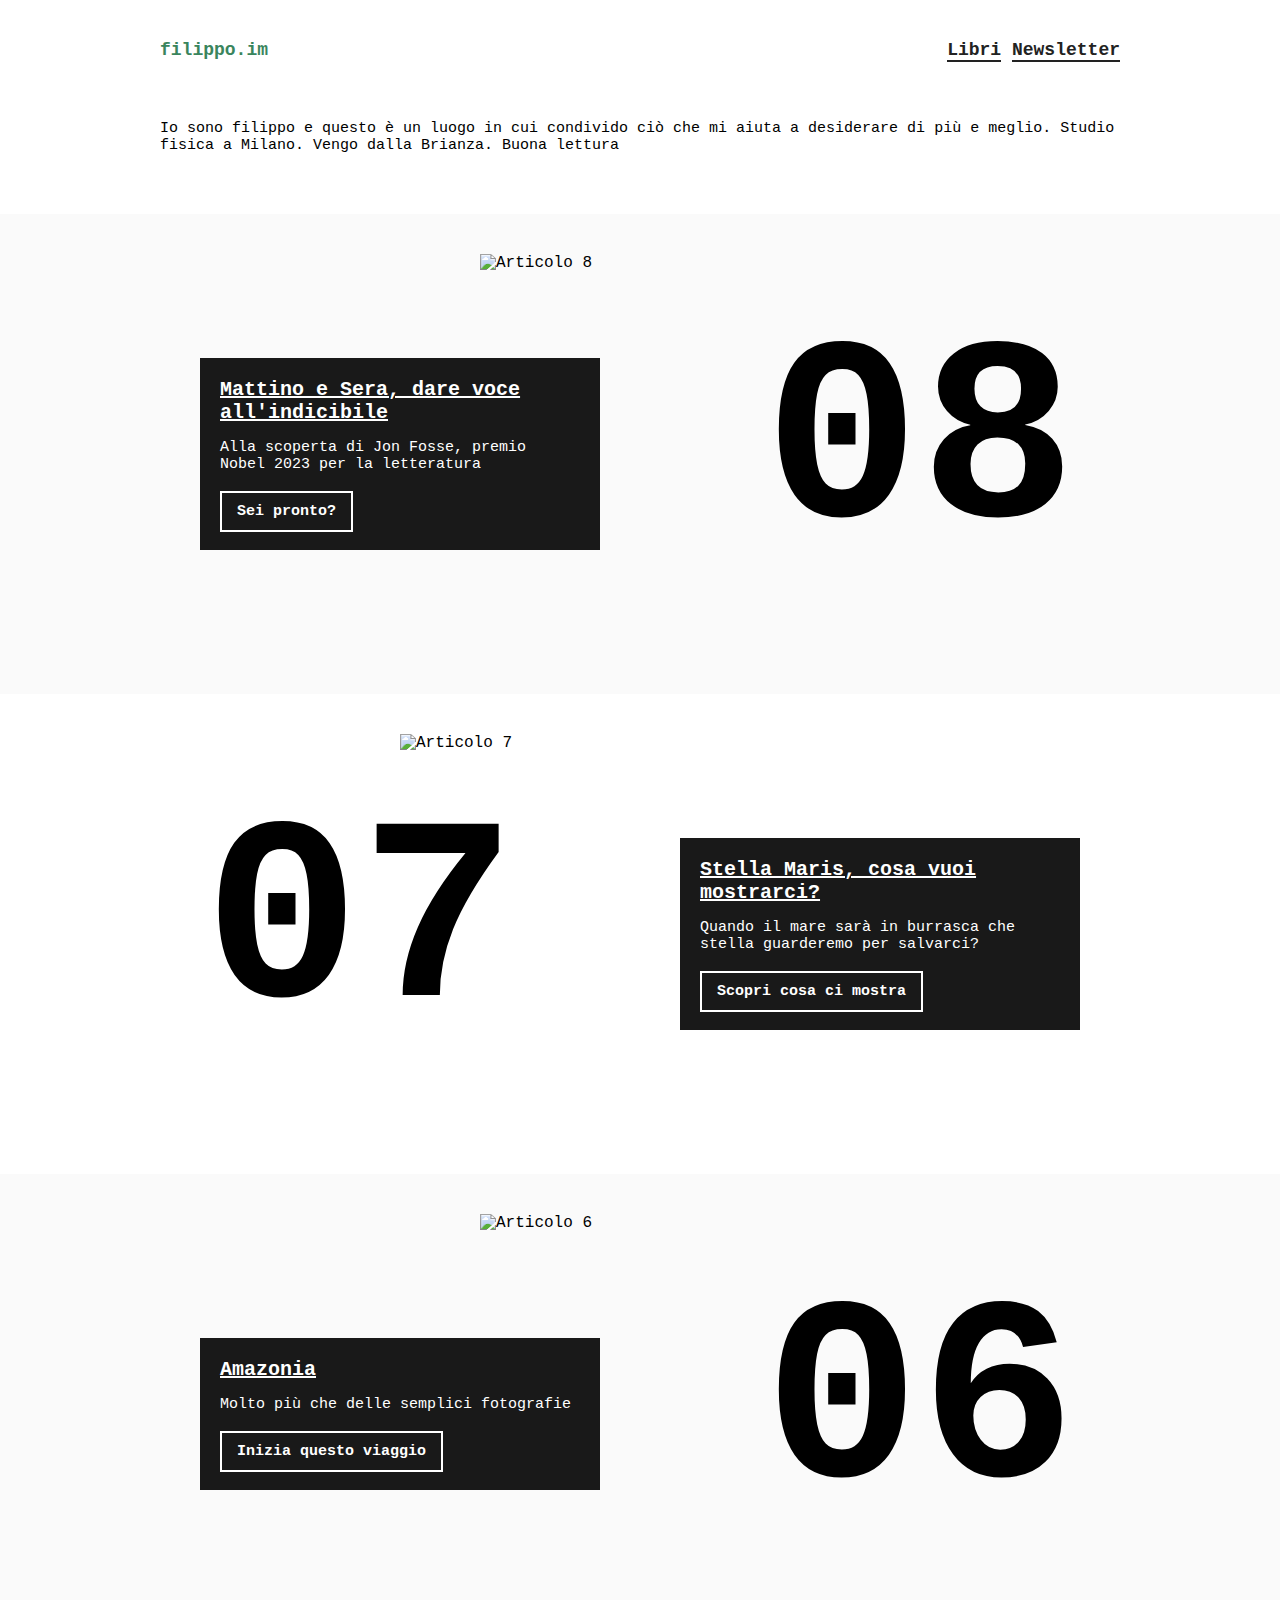
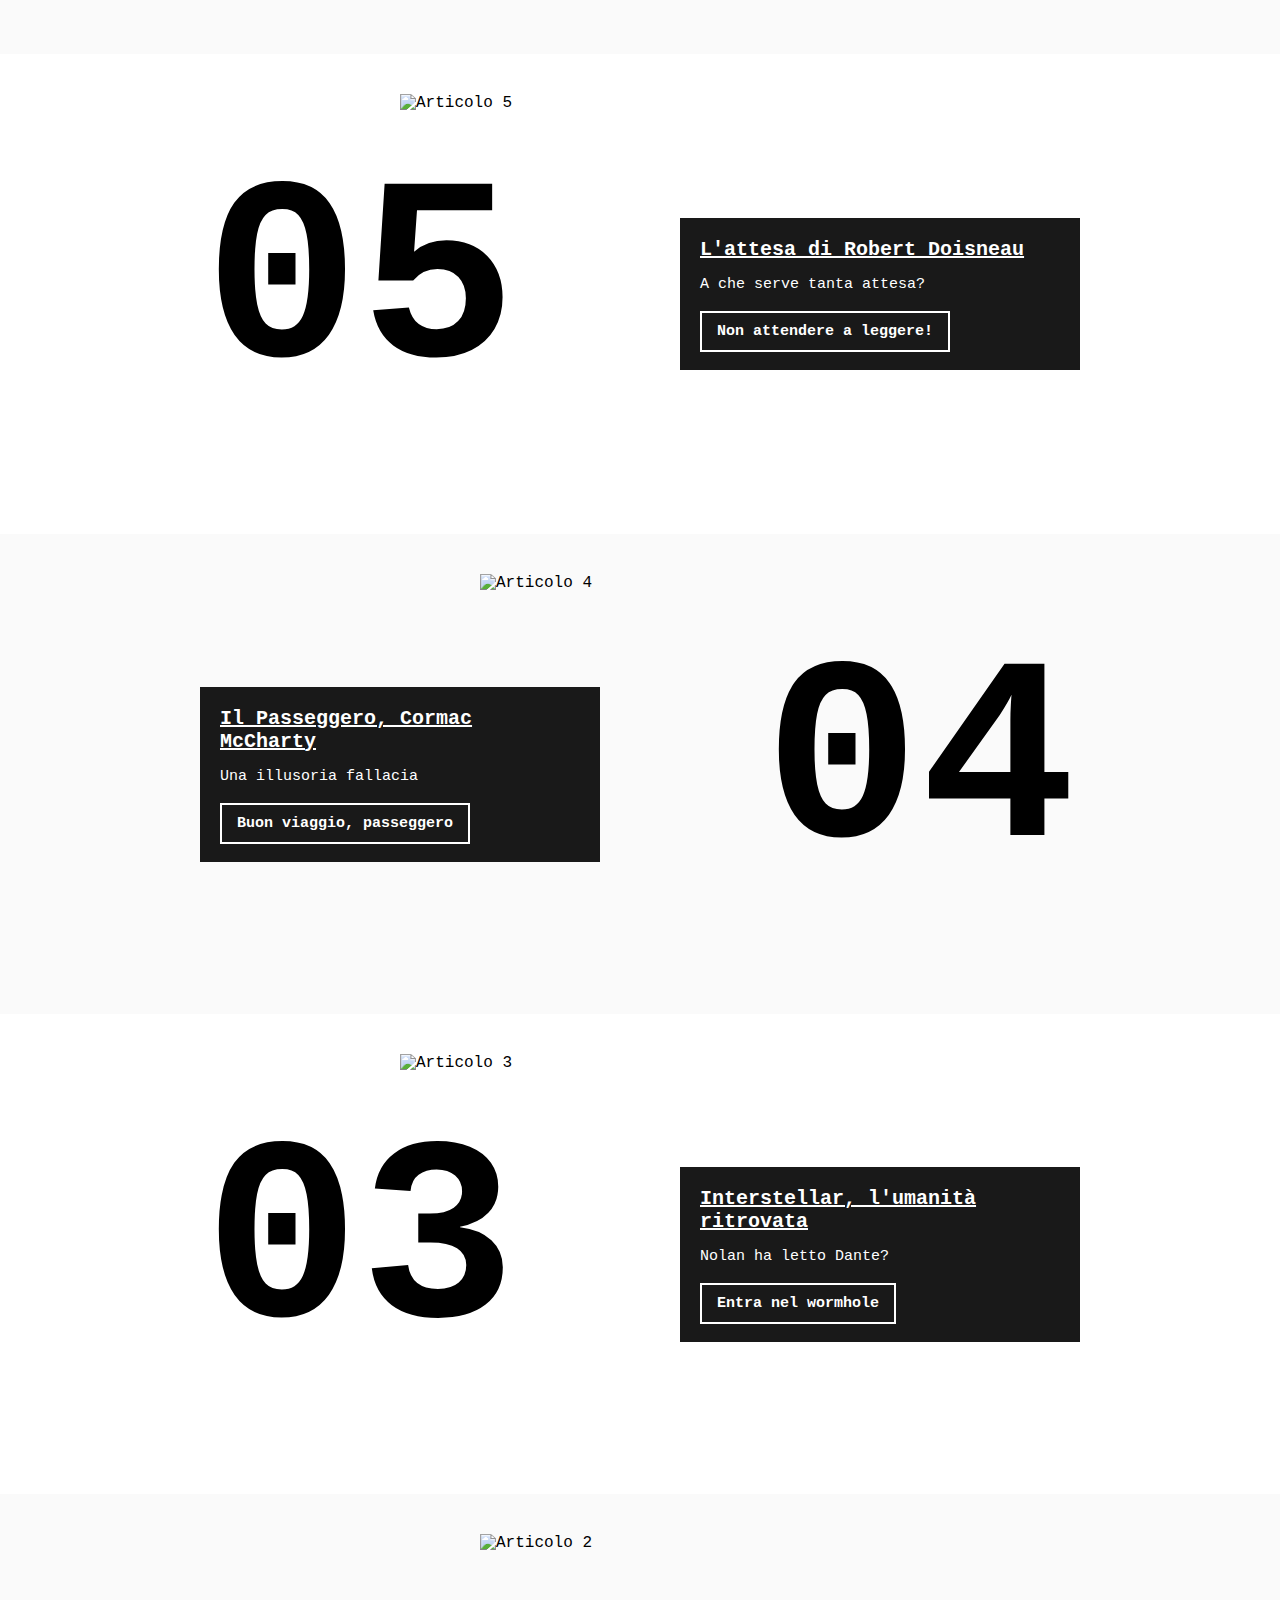
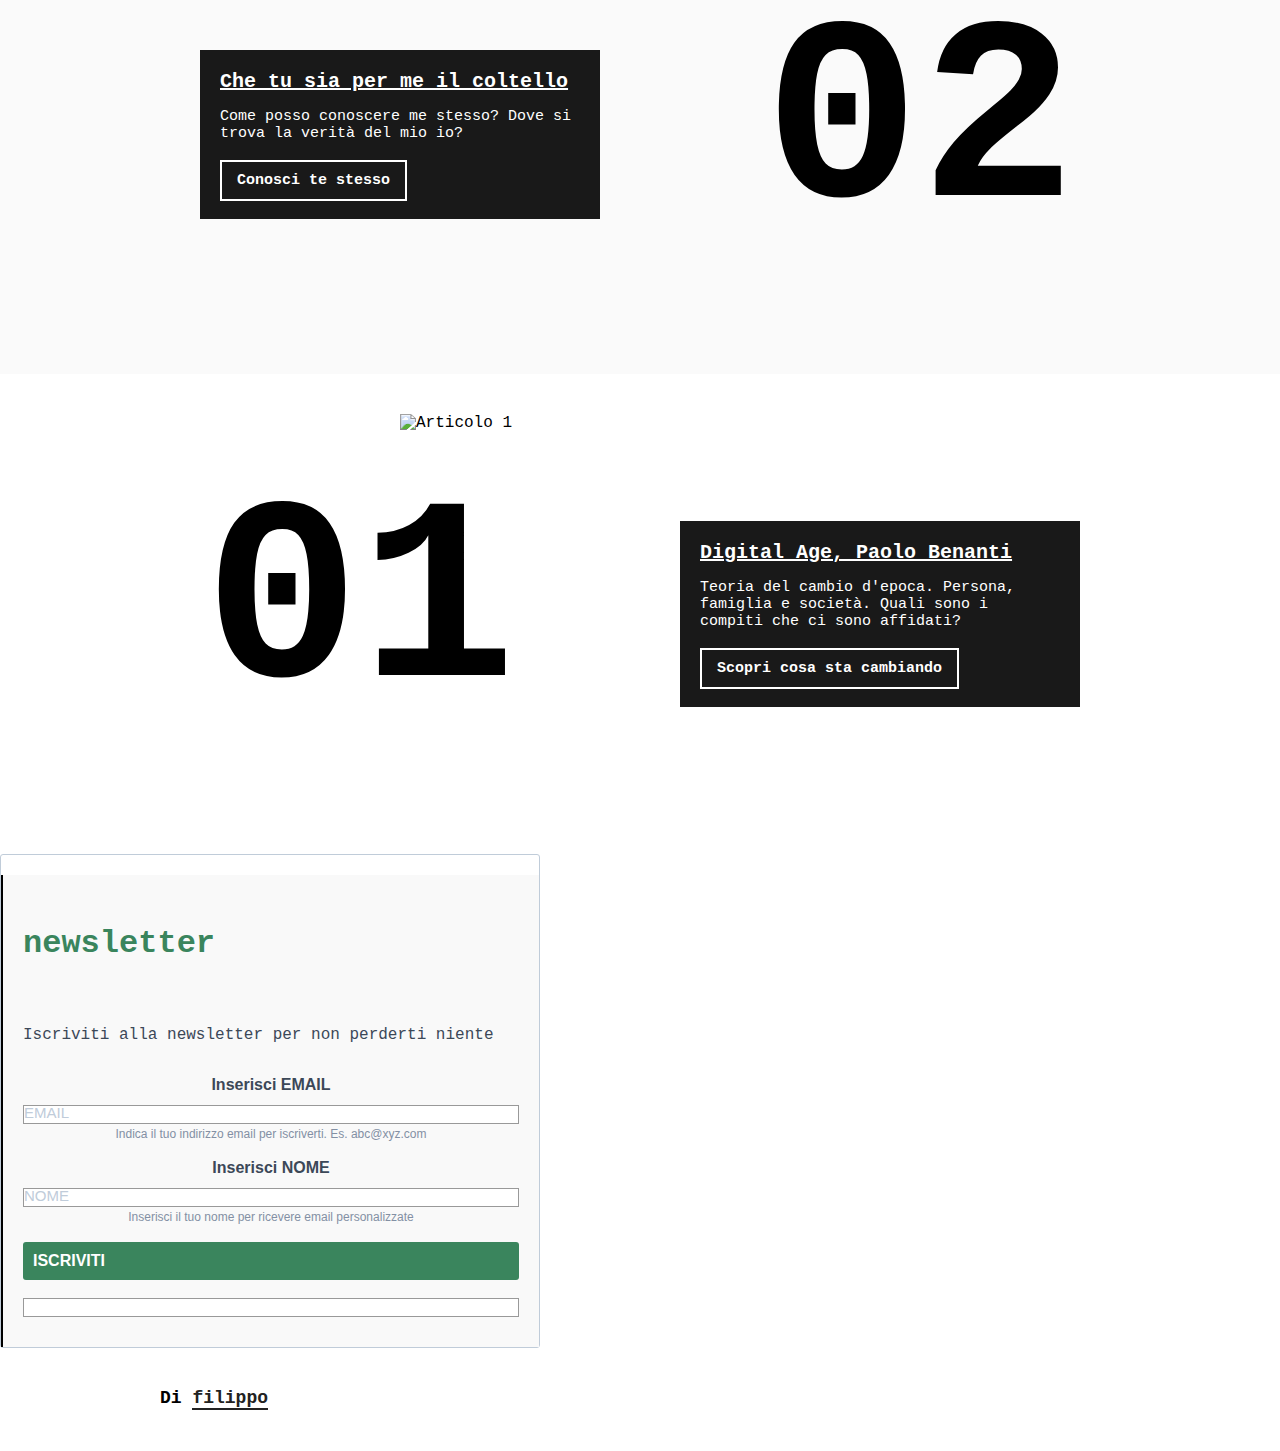
==== index.html @ e151de21 "Update index.html" ====
<!doctype html>
<html lang=it-it>
    <html>
        <head>
          <!-- Google tag (gtag.js) -->
<script async src="https://www.googletagmanager.com/gtag/js?id=G-Y3JE1ZPPZ2"></script>
<script>
  window.dataLayer = window.dataLayer || [];
  function gtag(){dataLayer.push(arguments);}
  gtag('js', new Date());

  gtag('config', 'G-Y3JE1ZPPZ2');
</script>
<!-- Begin Brevo Form -->
<!-- START - We recommend to place the below code in head tag of your website html  -->
<style>
  @font-face {
    font-display: block;
    font-family: Roboto;
    src: url(https://assets.brevo.com/font/Roboto/Latin/normal/normal/7529907e9eaf8ebb5220c5f9850e3811.woff2) format("woff2"), url(https://assets.brevo.com/font/Roboto/Latin/normal/normal/25c678feafdc175a70922a116c9be3e7.woff) format("woff")
  }

  @font-face {
    font-display: fallback;
    font-family: Roboto;
    font-weight: 600;
    src: url(https://assets.brevo.com/font/Roboto/Latin/medium/normal/6e9caeeafb1f3491be3e32744bc30440.woff2) format("woff2"), url(https://assets.brevo.com/font/Roboto/Latin/medium/normal/71501f0d8d5aa95960f6475d5487d4c2.woff) format("woff")
  }

  @font-face {
    font-display: fallback;
    font-family: Roboto;
    font-weight: 700;
    src: url(https://assets.brevo.com/font/Roboto/Latin/bold/normal/3ef7cf158f310cf752d5ad08cd0e7e60.woff2) format("woff2"), url(https://assets.brevo.com/font/Roboto/Latin/bold/normal/ece3a1d82f18b60bcce0211725c476aa.woff) format("woff")
  }

  #sib-container input:-ms-input-placeholder {
    text-align: left;
    font-family: "Helvetica", sans-serif;
    color: #c0ccda;
  }

  #sib-container input::placeholder {
    text-align: left;
    font-family: "Helvetica", sans-serif;
    color: #c0ccda;
  }

  #sib-container textarea::placeholder {
    text-align: left;
    font-family: "Helvetica", sans-serif;
    color: #c0ccda;
  }

  .pop-out {
      transition: transform 0.3s; /* Add a smooth transition for the transform property */
  }

  .pop-out:hover {
      transform: scale(1.03); /* Scale the image by 3% on hover */
  }
</style>
<link rel="stylesheet" href="https://sibforms.com/forms/end-form/build/sib-styles.css">
<!--  END - We recommend to place the above code in head tag of your website html -->



            <meta name=generator content="Hugo 0.79.1">
            <title>filippoim | il diario di una svolta</title>
            <meta charset=utf-8>
            <meta http-equiv=x-ua-compatible content="IE=edge">
            <meta name=description content="Il diario di una svolta. Libri, notizie e esperienze">
            <meta name=viewport content="width=device-width,initial-scale=1">
            <link href="https://filippoim.github.io/css/style.css" rel=stylesheet>
            <link rel=canonical href=https://filippoim.github.io/>
           
            <link rel=dns-prefetch href=https://res.cloudinary.com>

            <meta name=msapplication-TileColor content="#00aba9">
            <meta name=theme-color content="#ffffff">
            <meta name=twitter:card content="summary">
            <meta name=twitter:description content="Il diario di una svolta. Libri, notizie e esperienze">
            <meta name=twitter:title content="filippoim | il diario di una svolta">
            <meta name=twitter:site content="">
            <meta name=twitter:creator content="">
            <meta property="twitter:image" content="">
            <meta property="og:locale" content="it_IT">
            <meta property="og:type" content="website">
            <meta content="filippo.im" property="og:title">
            <meta content="Il diario di una svolta. Libri, notizie e esperienze" property="og:description">
            <meta property="og:url" content="https://filippoim.github.io">
            <meta property="og:site_name" content="filippoim">
            <meta name=article:author content="Filippo Mauri">
            <meta name=author content="Filippo Mauri">
            <meta property="og:image" content="https://res.cloudinary.com/dbxmjrfsr/image/upload/v1699604633/filippo_im_1_adpvuh.png">
        </head>
        <body class=main>
            <header>
                <div class=wrapper>
                    <span>
                        <a class=logo href=https://filippoim.github.io title="" style="color: #3A855D;">filippo.im</a>
                    </span>
                    <div class=links>
                        <a noprefetch href=https://filippoim.github.io/libri/index.html title="Libri">Libri</a>
                        <a noprefetch href=https://filippoim.github.io/newsletter/index.html title="Newsletter">Newsletter</a>
                      </div>
                </div>
                <div class="wrapper intro">Io sono filippo e questo è un luogo in cui condivido ciò che mi aiuta a desiderare di più e meglio. Studio fisica a Milano. Vengo dalla Brianza. Buona lettura</div>
              </header>

              
              <article>
                <div class=article-number>08</div>
                <img class="article-image cld-responsive pop-out" loading=lazy src="https://res.cloudinary.com/dbxmjrfsr/image/upload/v1701292777/DALL_E_2023-11-22_22.37.15_-_due_persone_che_camminano_mano_nella_mano_su_una_strada_bianca_che_costeggia_le_rive_di_un_fiordo_del_nord_europa_e%CC%80_una_giornata_serena._In_lontananz_catwrg.png" alt="Articolo 8">
                <div class=article-content>
                    <h1>
                        <a href=https://filippoim.github.io/articles/08/index.html title='Leggi'>Mattino e Sera, dare voce all'indicibile</a>
                    </h1>
                    <p>Alla scoperta di Jon Fosse, premio Nobel 2023 per la letteratura</p>
                    <p class=article-links>
                        <a href=https://filippoim.github.io/articles/08/index.html title='Leggi'>Sei pronto?</a>
                    </p>
                </div>
            </article>
              
              <article>
                <div class=article-number>07</div>
                <img class="article-image cld-responsive pop-out" loading=lazy src="https://res.cloudinary.com/dbxmjrfsr/image/upload/v1700086402/DALL_E_2023-11-15_23.12.16_-_A_painting_in_Turner_s_style_of_a_boat_with_open_sails_in_the_stormy_sea_traveling_toward_the_direction_of_a_star_on_the_horizon_seen_from_behind_pgo3fg.png" alt="Articolo 7">
                <div class=article-content>
                    <h1>
                        <a href=https://filippoim.github.io/articles/07/index.html title='Leggi'>Stella Maris, cosa vuoi mostrarci?</a>
                    </h1>
                    <p>Quando il mare sarà in burrasca che stella guarderemo per salvarci?</p>
                    <p class=article-links>
                        <a href=https://filippoim.github.io/articles/07/index.html title='Leggi'>Scopri cosa ci mostra</a>
                    </p>
                </div>
            </article>
            
            <article>
              <div class=article-number>06</div>
              <img class="article-image cld-responsive pop-out" loading=lazy src=https://res.cloudinary.com/dbxmjrfsr/image/upload/v1697489086/ogqx566lovxczoticnhh.jpg alt="Articolo 6">
              <div class=article-content>
                  <h1>
                      <a href=https://filippoim.github.io/articles/06/index.html title='Leggi'>Amazonia</a>
                  </h1>
                  <p>Molto più che delle semplici fotografie</p>
                  <p class=article-links>
                      <a href=https://filippoim.github.io/articles/06/index.html title='Leggi'>Inizia questo viaggio</a>
                  </p>
              </div>
          </article>

            
            <article>
              <div class=article-number>05</div>
              <img class="article-image cld-responsive pop-out" loading=lazy src=https://res.cloudinary.com/dbxmjrfsr/image/upload/v1696258909/rhbz6edeldedryhs6je8.webp alt="Articolo 5">
              <div class=article-content>
                  <h1>
                      <a href=https://filippoim.github.io/articles/05/index.html title='Leggi'>L'attesa di Robert Doisneau</a>
                  </h1>
                  <p>A che serve tanta attesa?</p>
                  <p class=article-links>
                      <a href=https://filippoim.github.io/articles/05/index.html title='Leggi'>Non attendere a leggere!</a>
                  </p>
              </div>
          </article>

            <article>
                <div class=article-number>04</div>
                <img class="article-image cld-responsive pop-out" loading=lazy src=https://res.cloudinary.com/dbxmjrfsr/image/upload/v1696108545/sqecto7upfyrh8uv4lka.webp alt="Articolo 4">
                <div class=article-content>
                    <h1>
                        <a href=https://filippoim.github.io/articles/04/index.html title='Leggi'>Il Passeggero, Cormac McCharty</a>
                    </h1>
                    <p>Una illusoria fallacia</p>
                    <p class=article-links>
                        <a href=https://filippoim.github.io/articles/04/index.html title='Leggi'>Buon viaggio, passeggero</a>
                    </p>
                </div>
            </article>

            <article>
                <div class=article-number>03</div>
                <img class="article-image cld-responsive pop-out" loading=lazy src=https://res.cloudinary.com/dbxmjrfsr/image/upload/v1696107023/jwazw4usf5zigm9h6ghc.webp alt="Articolo 3">
                <div class=article-content>
                    <h1>
                        <a href=https://filippoim.github.io/articles/03/index.html title='Leggi'>Interstellar, l'umanità ritrovata</a>
                    </h1>
                    <p>Nolan ha letto Dante?</p>
                    <p class=article-links>
                        <a href=https://filippoim.github.io/articles/03/index.html title='Leggi'>Entra nel wormhole</a>
                    </p>
                </div>
            </article>

            <article>
                <div class=article-number>02</div>
                <img class="article-image cld-responsive pop-out" loading=lazy src=https://res.cloudinary.com/dbxmjrfsr/image/upload/v1696087164/yqi1wkvdhhsb0bfiy1hi.webp alt="Articolo 2">
                <div class=article-content>
                    <h1>
                        <a href=https://filippoim.github.io/articles/02/index.html title='Leggi'>Che tu sia per me il coltello</a>
                    </h1>
                    <p>Come posso conoscere me stesso? Dove si trova la verità del mio io?</p>
                    <p class=article-links>
                        <a href=https://filippoim.github.io/articles/02/index.html title='Leggi'>Conosci te stesso</a>
                    </p>
                </div>
            </article>

            <article>
                <div class=article-number>01</div>
                <img class="article-image cld-responsive pop-out" loading=lazy src=https://res.cloudinary.com/dbxmjrfsr/image/upload/v1696086373/gjv2akskrx6em1x8qr81.webp alt="Articolo 1">
                <div class=article-content>
                    <h1>
                        <a href=https://filippoim.github.io/articles/01/index.html title='Leggi'>Digital Age, Paolo Benanti</a>
                    </h1>
                    <p>Teoria del cambio d'epoca. Persona, famiglia e società. Quali sono i compiti che ci sono affidati?</p>
                    <p class=article-links>
                        <a href=https://filippoim.github.io/articles/01/index.html title='Leggi'>Scopri cosa sta cambiando</a>
                    </p>
                </div>
            </article>

            <!-- START - We recommend to place the below code where you want the form in your website html  -->
<div class="sib-form" style="text-align: center;
background-color: #EFF2F7;                                 ">
<div id="sib-form-container" class="sib-form-container">
  <!-- 
<div id="error-message" class="sib-form-message-panel" style="font-size:16px; text-align:left; font-family:&quot;Helvetica&quot;, sans-serif; color:#661d1d; background-color:#ffeded; border-radius:3px; border-color:#ff4949;max-width:540px;">
<div class="sib-form-message-panel__text sib-form-message-panel__text--center">
<svg viewBox="0 0 512 512" class="sib-icon sib-notification__icon">
 <path d="M256 40c118.621 0 216 96.075 216 216 0 119.291-96.61 216-216 216-119.244 0-216-96.562-216-216 0-119.203 96.602-216 216-216m0-32C119.043 8 8 119.083 8 256c0 136.997 111.043 248 248 248s248-111.003 248-248C504 119.083 392.957 8 256 8zm-11.49 120h22.979c6.823 0 12.274 5.682 11.99 12.5l-7 168c-.268 6.428-5.556 11.5-11.99 11.5h-8.979c-6.433 0-11.722-5.073-11.99-11.5l-7-168c-.283-6.818 5.167-12.5 11.99-12.5zM256 340c-15.464 0-28 12.536-28 28s12.536 28 28 28 28-12.536 28-28-12.536-28-28-28z" />
</svg>
<span class="sib-form-message-panel__inner-text">
                 La tua iscrizione non può essere convalidata.
             </span> 

</div>
</div>
<div></div>
<div id="success-message" class="sib-form-message-panel" style="font-size:16px; text-align:left; font-family:&quot;Helvetica&quot;, sans-serif; color:#085229; background-color:#e7faf0; border-radius:3px; border-color:#13ce66;max-width:540px;">
<div class="sib-form-message-panel__text sib-form-message-panel__text--center">
<svg viewBox="0 0 512 512" class="sib-icon sib-notification__icon">
 <path d="M256 8C119.033 8 8 119.033 8 256s111.033 248 248 248 248-111.033 248-248S392.967 8 256 8zm0 464c-118.664 0-216-96.055-216-216 0-118.663 96.055-216 216-216 118.664 0 216 96.055 216 216 0 118.663-96.055 216-216 216zm141.63-274.961L217.15 376.071c-4.705 4.667-12.303 4.637-16.97-.068l-85.878-86.572c-4.667-4.705-4.637-12.303.068-16.97l8.52-8.451c4.705-4.667 12.303-4.637 16.97.068l68.976 69.533 163.441-162.13c4.705-4.667 12.303-4.637 16.97.068l8.451 8.52c4.668 4.705 4.637 12.303-.068 16.97z" />
</svg>
<span class="sib-form-message-panel__inner-text">
                 La tua iscrizione è avvenuta correttamente.
             </span> -->

</div>
</div>
<div></div>
<div id="sib-container" class="sib-container--large sib-container--vertical" style="text-align:center; background-color:rgba(255,255,255,1); max-width:540px; border-radius:3px; border-width:1px; border-color:#C0CCD9; border-style:solid; direction:ltr">
<form id="sib-form" method="POST" action="https://07596eab.sibforms.com/serve/[base64]" data-type="subscription">
<div style="padding: 8px 0;">
 <div class="sib-form-block" style="font-size:32px; text-align:left; font-weight:700; font-family:&quot;Courier New&quot;, monospace; color:#3a855d; background-color:transparent; text-align:left">
   <p>newsletter</p>
 </div>
</div>
<div style="padding: 8px 0;">
 <div class="sib-form-block" style="font-size:16px; text-align:left; font-family:&quot;Courier New&quot;, monospace; color:#3C4858; background-color:transparent; text-align:left">
   <div class="sib-text-form-block">
     <p>Iscriviti alla newsletter per non perderti niente</p>
   </div>
 </div>
</div>
<div style="padding: 8px 0;">
 <div class="sib-input sib-form-block">
   <div class="form__entry entry_block">
     <div class="form__label-row ">
       <label class="entry__label" style="font-weight: 700; text-align:left; font-size:16px; text-align:left; font-weight:700; font-family:&quot;Helvetica&quot;, sans-serif; color:#3c4858;" for="EMAIL" data-required="*">Inserisci EMAIL</label>

       <div class="entry__field">
         <input class="input " type="text" id="EMAIL" name="EMAIL" autocomplete="off" placeholder="EMAIL" data-required="true" required />
       </div>
     </div>

     <label class="entry__error entry__error--primary" style="font-size:16px; text-align:left; font-family:&quot;Helvetica&quot;, sans-serif; color:#661d1d; background-color:#ffeded; border-radius:3px; border-color:#ff4949;">
     </label>
     <label class="entry__specification" style="font-size:12px; text-align:left; font-family:&quot;Helvetica&quot;, sans-serif; color:#8390A4; text-align:left">
       Indica il tuo indirizzo email per iscriverti. Es. abc@xyz.com
     </label>
   </div>
 </div>
</div>
<div style="padding: 8px 0;">
 <div class="sib-input sib-form-block">
   <div class="form__entry entry_block">
     <div class="form__label-row ">
       <label class="entry__label" style="font-weight: 700; text-align:left; font-size:16px; text-align:left; font-weight:700; font-family:&quot;Helvetica&quot;, sans-serif; color:#3c4858;" for="NOME" data-required="*">Inserisci NOME</label>

       <div class="entry__field">
         <input class="input " maxlength="200" type="text" id="NOME" name="NOME" autocomplete="off" placeholder="NOME" data-required="true" required />
       </div>
     </div>

     <label class="entry__error entry__error--primary" style="font-size:16px; text-align:left; font-family:&quot;Helvetica&quot;, sans-serif; color:#661d1d; background-color:#ffeded; border-radius:3px; border-color:#ff4949;">
     </label>
     <label class="entry__specification" style="font-size:12px; text-align:left; font-family:&quot;Helvetica&quot;, sans-serif; color:#8390A4; text-align:left">
       Inserisci il tuo nome per ricevere email personalizzate
     </label>
   </div>
 </div>
</div>
<div style="padding: 8px 0;">
 <div class="sib-form-block" style="text-align: left">
   <button class="sib-form-block__button sib-form-block__button-with-loader" style="font-size:16px; text-align:left; font-weight:700; font-family:&quot;Helvetica&quot;, sans-serif; color:#FFFFFF; background-color:#3a855d; border-radius:3px; border-width:0px;" form="sib-form" type="submit">
     <!--<svg class="icon clickable__icon progress-indicator__icon sib-hide-loader-icon" viewBox="0 0 512 512">-->
       <path d="M460.116 373.846l-20.823-12.022c-5.541-3.199-7.54-10.159-4.663-15.874 30.137-59.886 28.343-131.652-5.386-189.946-33.641-58.394-94.896-95.833-161.827-99.676C261.028 55.961 256 50.751 256 44.352V20.309c0-6.904 5.808-12.337 12.703-11.982 83.556 4.306 160.163 50.864 202.11 123.677 42.063 72.696 44.079 162.316 6.031 236.832-3.14 6.148-10.75 8.461-16.728 5.01z" />
     </svg>
     ISCRIVITI
   </button>
 </div>
</div>

<input type="text" name="email_address_check" value="" class="input--hidden">
<input type="hidden" name="locale" value="it">
</form>
</div>
</div>
</div>
<!-- END - We recommend to place the below code where you want the form in your website html  -->


            <footer>
                <div class=wrapper>
                    <div class=links>
                        Di <a href= https://www.instagram.com/filippomaurii/ _blank rel="nofollow noopener" title="">filippo</a>

                    </div>
                  </div>
                  <!-- START - We recommend to place the below code in footer or bottom of your website html  -->
<script>
  window.REQUIRED_CODE_ERROR_MESSAGE = 'Scegli un prefisso paese';
  window.LOCALE = 'it';
  window.EMAIL_INVALID_MESSAGE = window.SMS_INVALID_MESSAGE = "Le informazioni fornite non sono valide. Controlla il formato del campo e riprova.";

  window.REQUIRED_ERROR_MESSAGE = "Questo campo non può essere lasciato vuoto. ";

  window.GENERIC_INVALID_MESSAGE = "Le informazioni fornite non sono valide. Controlla il formato del campo e riprova.";




  window.translation = {
    common: {
      selectedList: '{quantity} lista selezionata',
      selectedLists: '{quantity} liste selezionate'
    }
  };

  var AUTOHIDE = Boolean(0);
</script>
<script defer src="https://sibforms.com/forms/end-form/build/main.js"></script>


<!-- END - We recommend to place the above code in footer or bottom of your website html  -->
<!-- End Brevo Form -->
            </footer>
            <script src=https://filippoim.github.io/js/quicklink.umd.js></script>
            <script src=https://filippoim.github.io/js/cloudinary-core-shrinkwrap.min.js></script>
            <script>
                const cl = cloudinary.Cloudinary.new({
                    cloud_name: 'fm'
                })
                cl.responsive()
            </script>
            <script>
                window.addEventListener('load', ()=>{
                    quicklink.listen({
                        ignores: [(uri,elem)=>elem.hasAttribute('noprefetch')]
                    });
                }
                );
            </script>
        </body>
    </html>
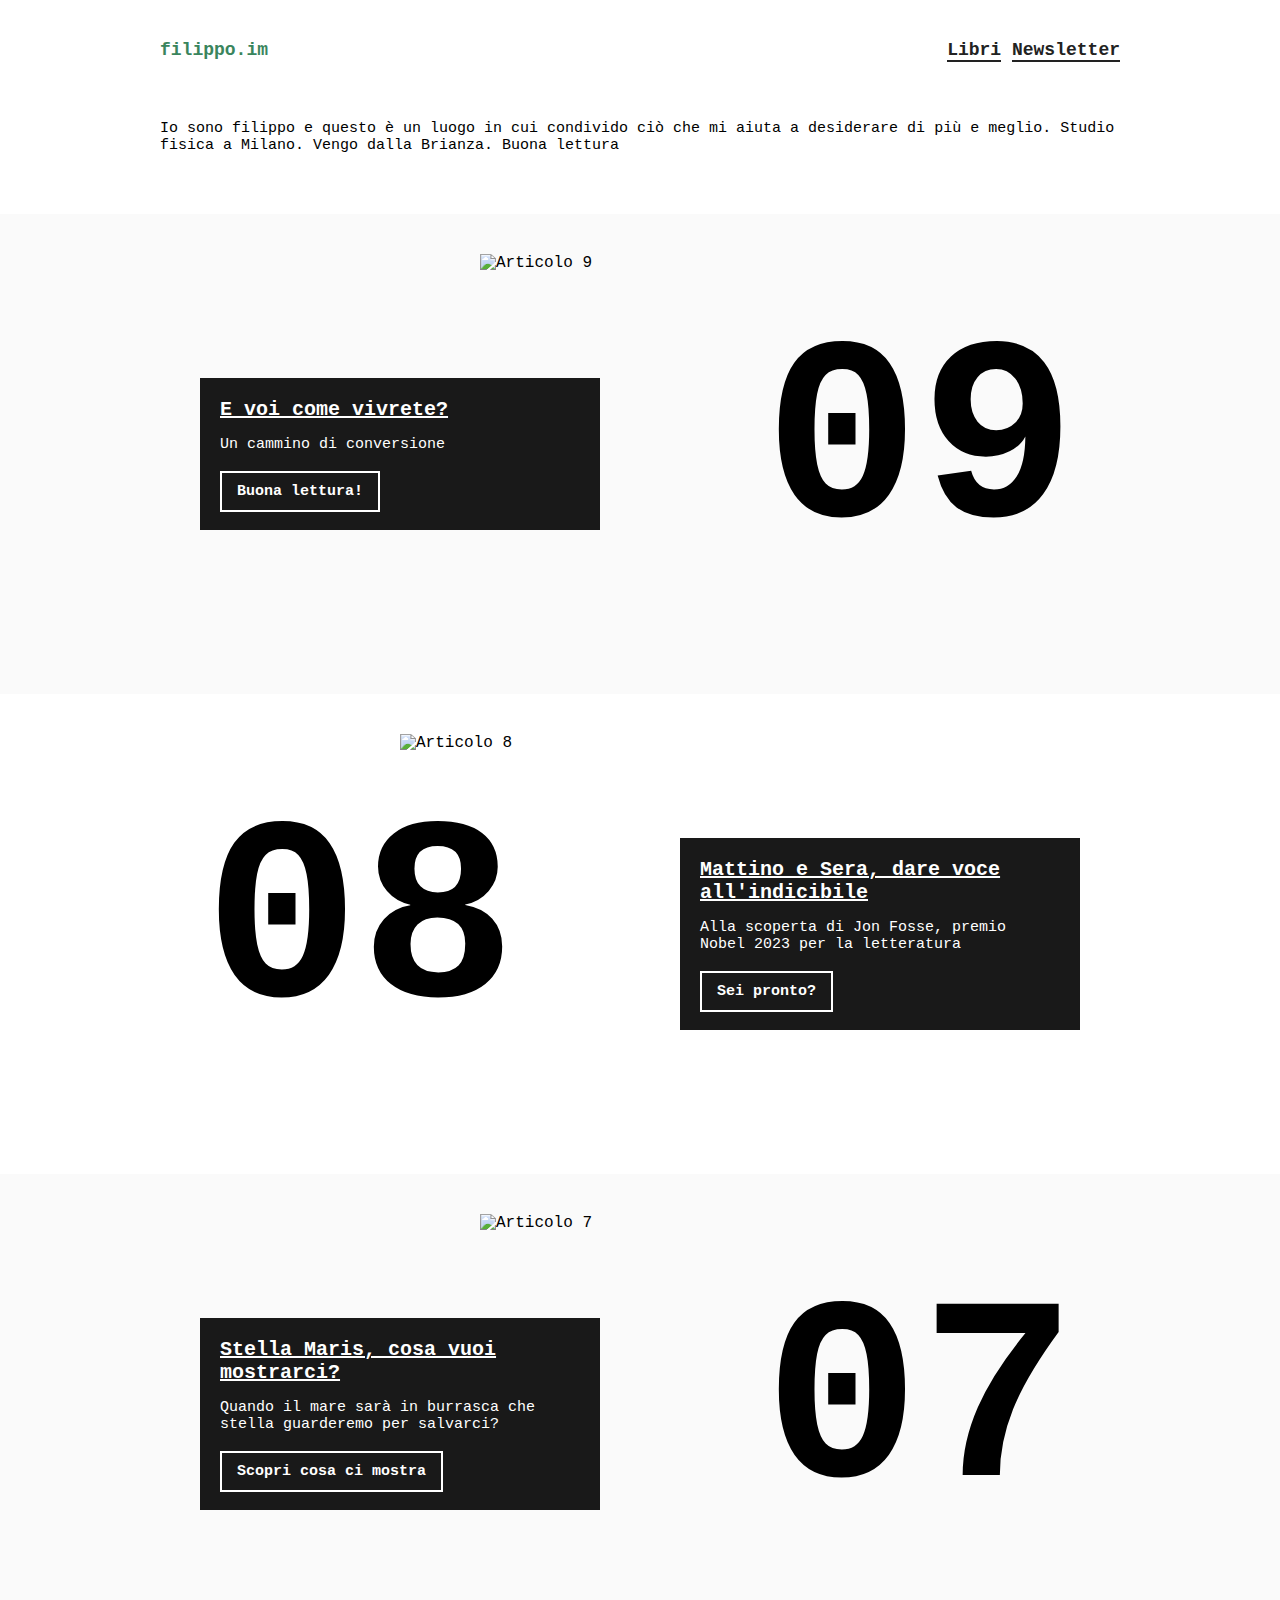
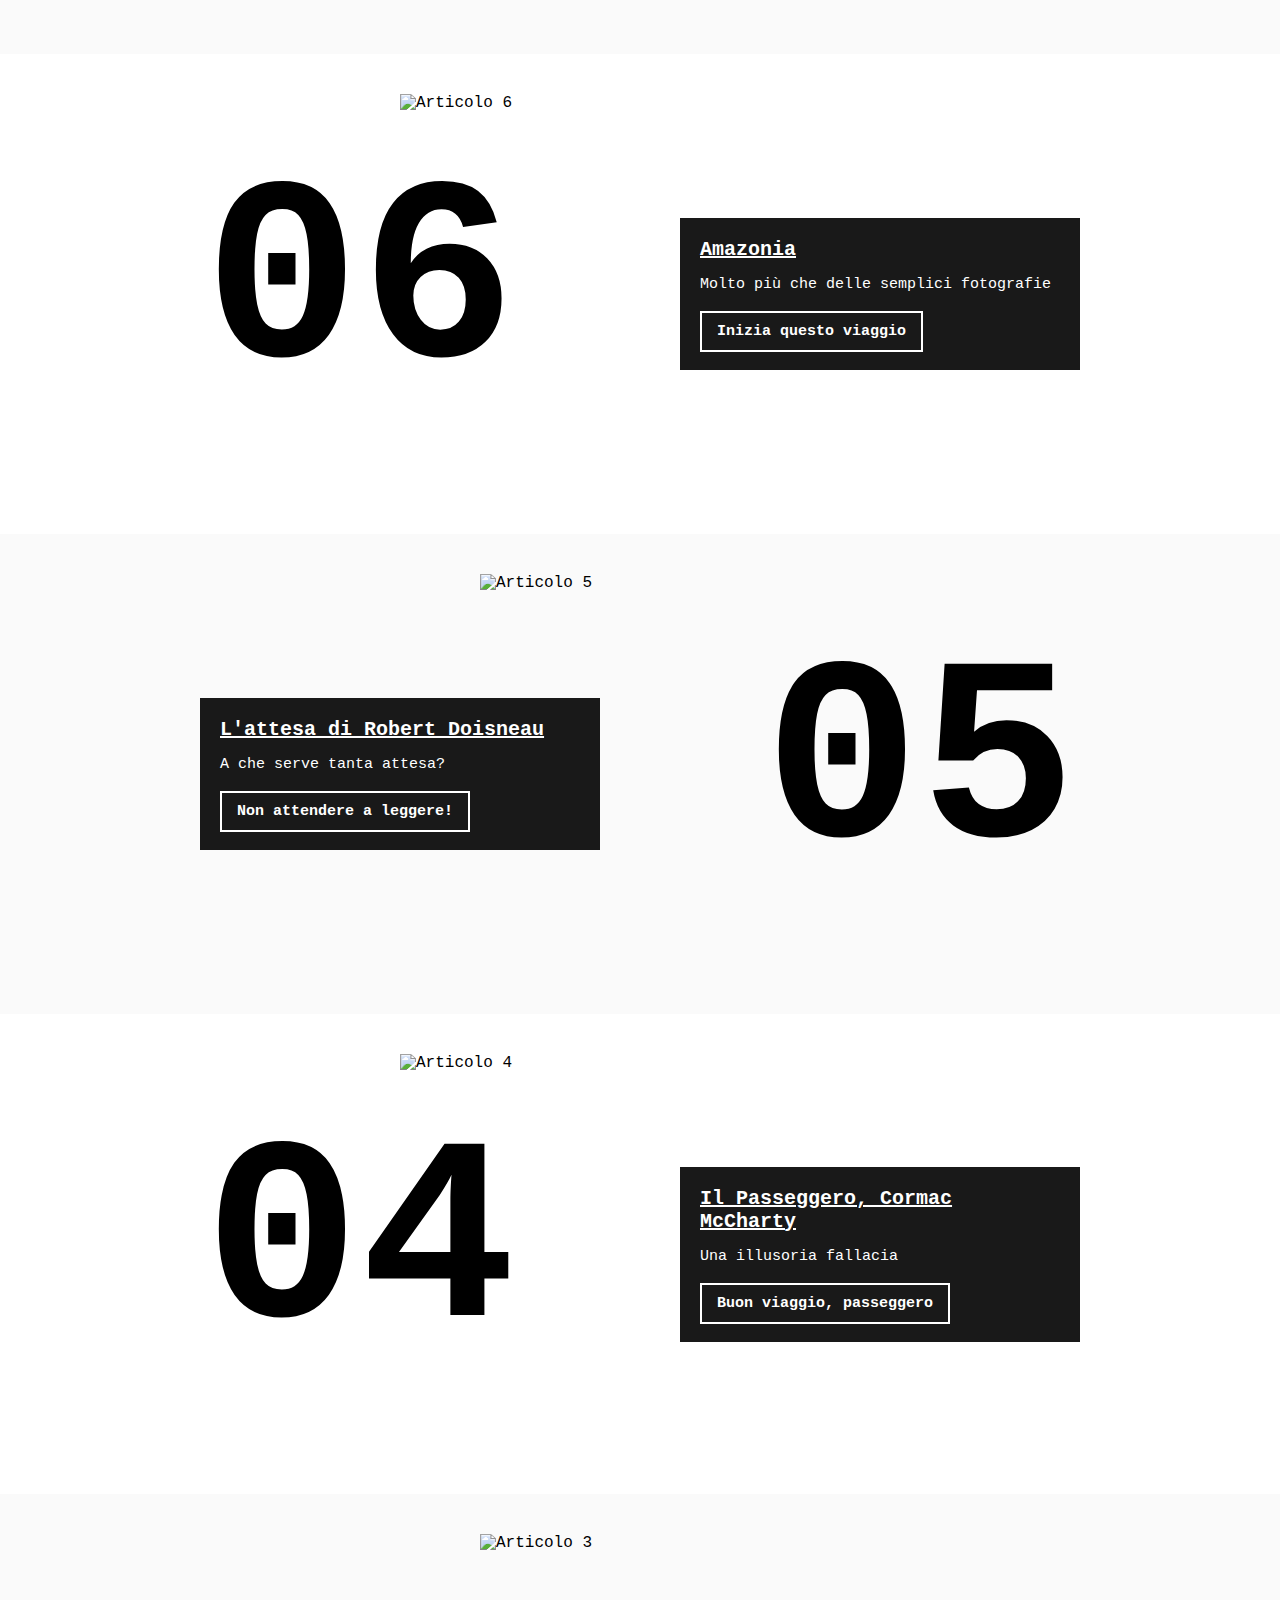
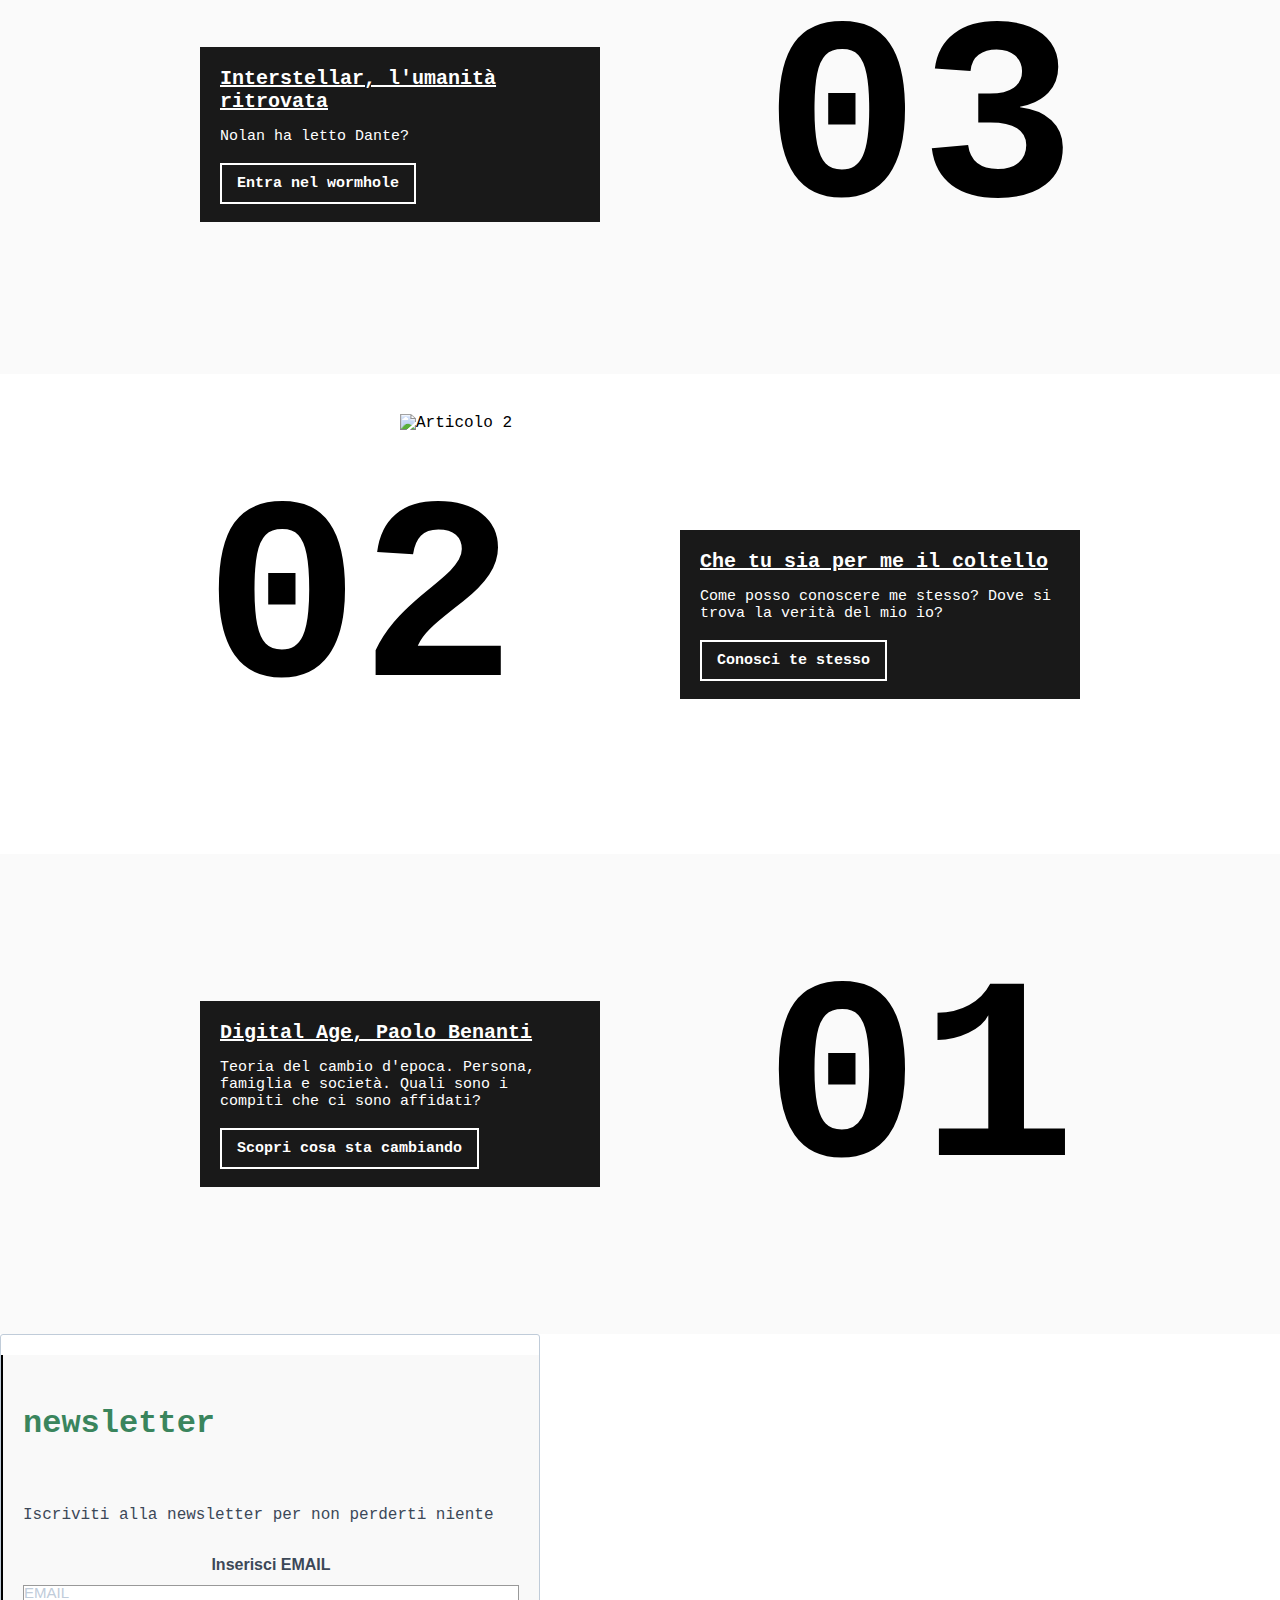
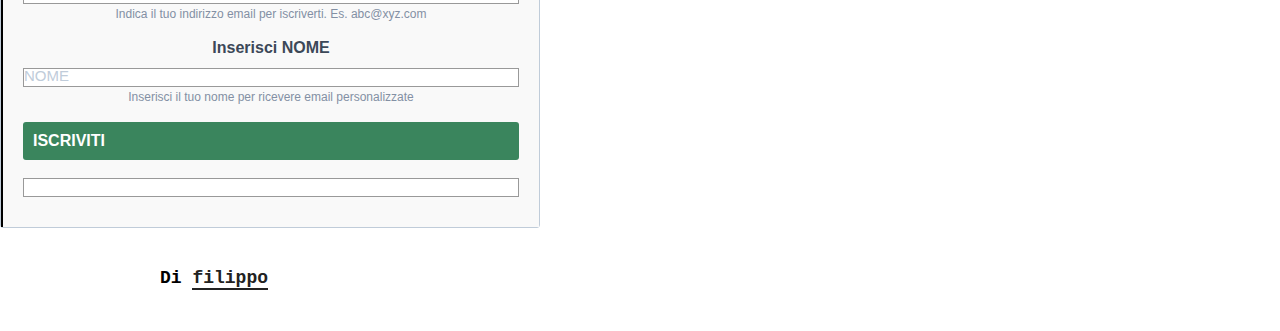
==== commit d461cdf1: "Update index.html" ====
--- a/index.html
+++ b/index.html
@@ -108,7 +108,21 @@
                 <div class="wrapper intro">Io sono filippo e questo è un luogo in cui condivido ciò che mi aiuta a desiderare di più e meglio. Studio fisica a Milano. Vengo dalla Brianza. Buona lettura</div>
               </header>
 
-              
+
+              <article>
+                <div class=article-number>09</div>
+                <img class="article-image cld-responsive pop-out" loading=lazy src="https://res.cloudinary.com/dbxmjrfsr/image/upload/c_crop,h_1810,w_1810,x_0,y_500/v1707562488/copertina_iq701u.jpg" alt="Articolo 9">
+                <div class=article-content>
+                    <h1>
+                        <a href=https://filippoim.github.io/articles/09/index.html title='Leggi'>E voi come vivrete?</a>
+                    </h1>
+                    <p>Un cammino di conversione</p>
+                    <p class=article-links>
+                        <a href=https://filippoim.github.io/articles/09/index.html title='Leggi'>Buona lettura!</a>
+                    </p>
+                </div>
+            </article>
+
               <article>
                 <div class=article-number>08</div>
                 <img class="article-image cld-responsive pop-out" loading=lazy src="https://res.cloudinary.com/dbxmjrfsr/image/upload/v1701292777/DALL_E_2023-11-22_22.37.15_-_due_persone_che_camminano_mano_nella_mano_su_una_strada_bianca_che_costeggia_le_rive_di_un_fiordo_del_nord_europa_e%CC%80_una_giornata_serena._In_lontananz_catwrg.png" alt="Articolo 8">
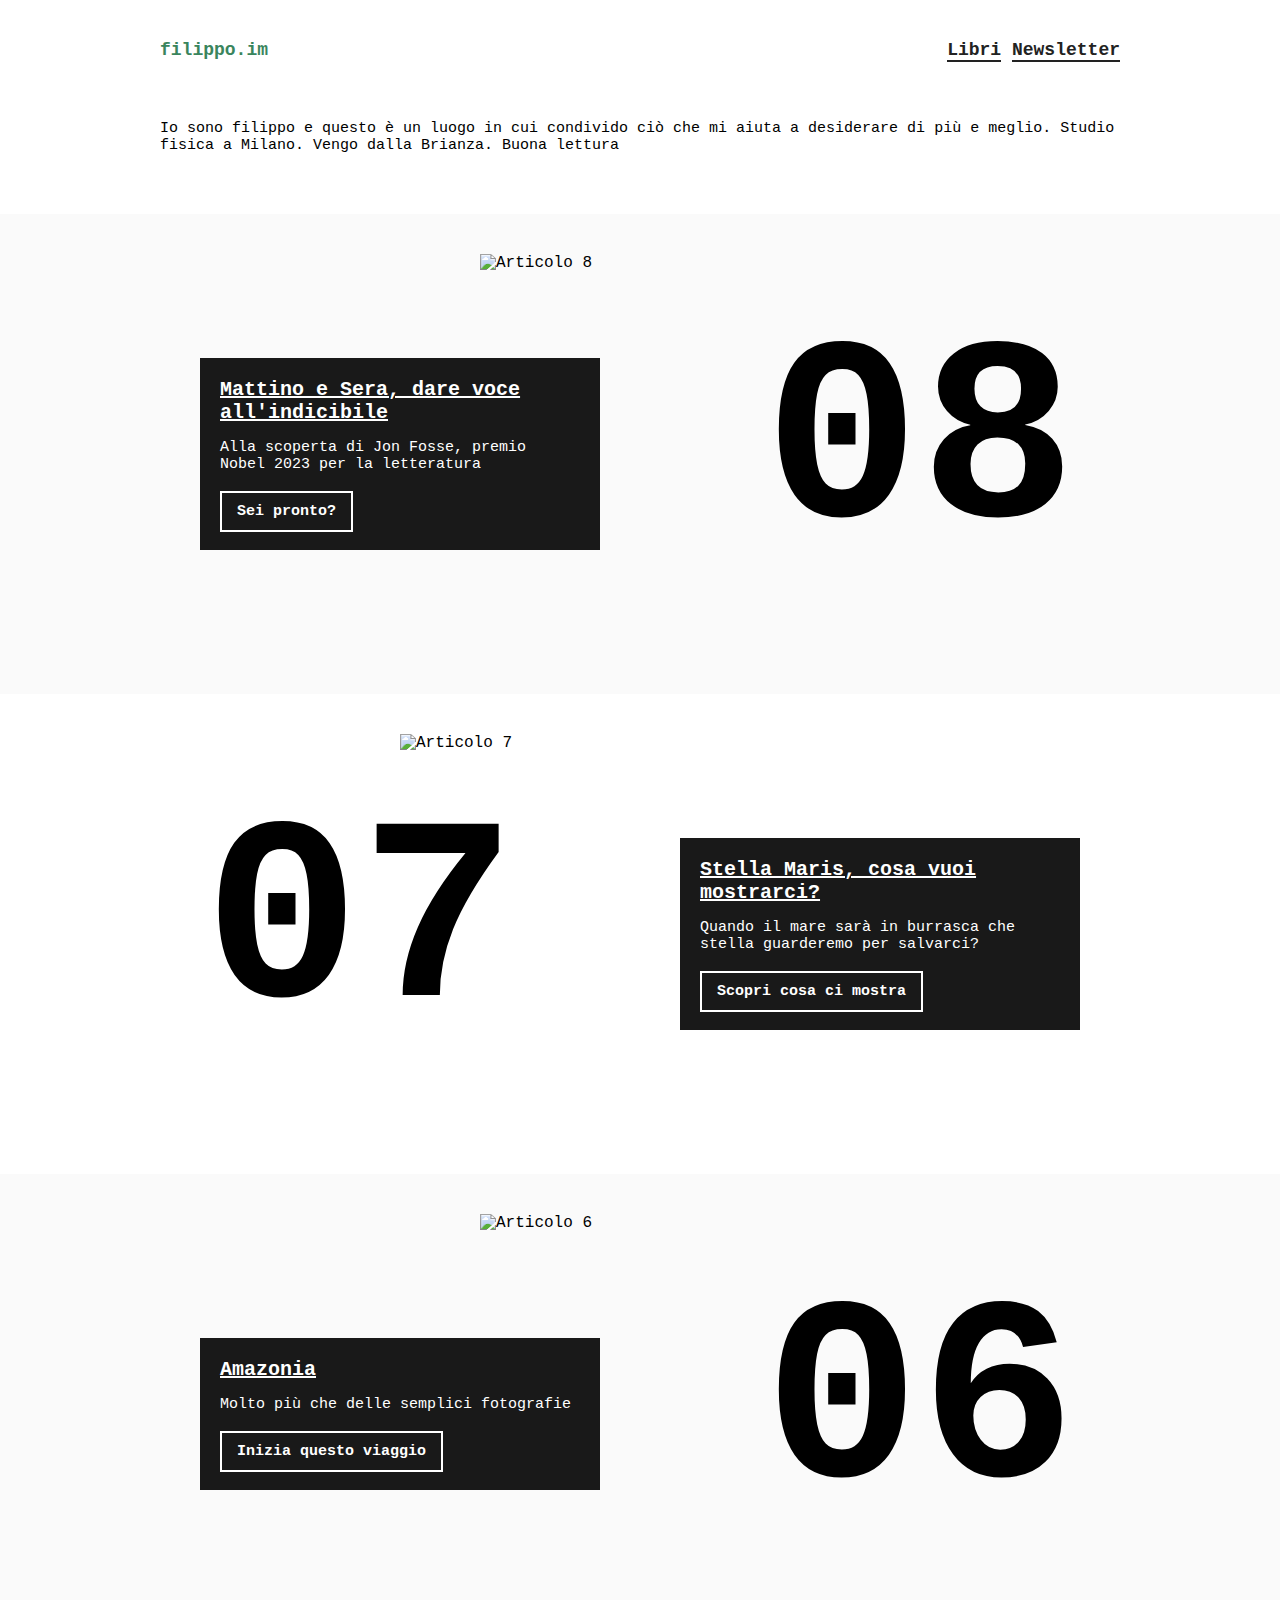
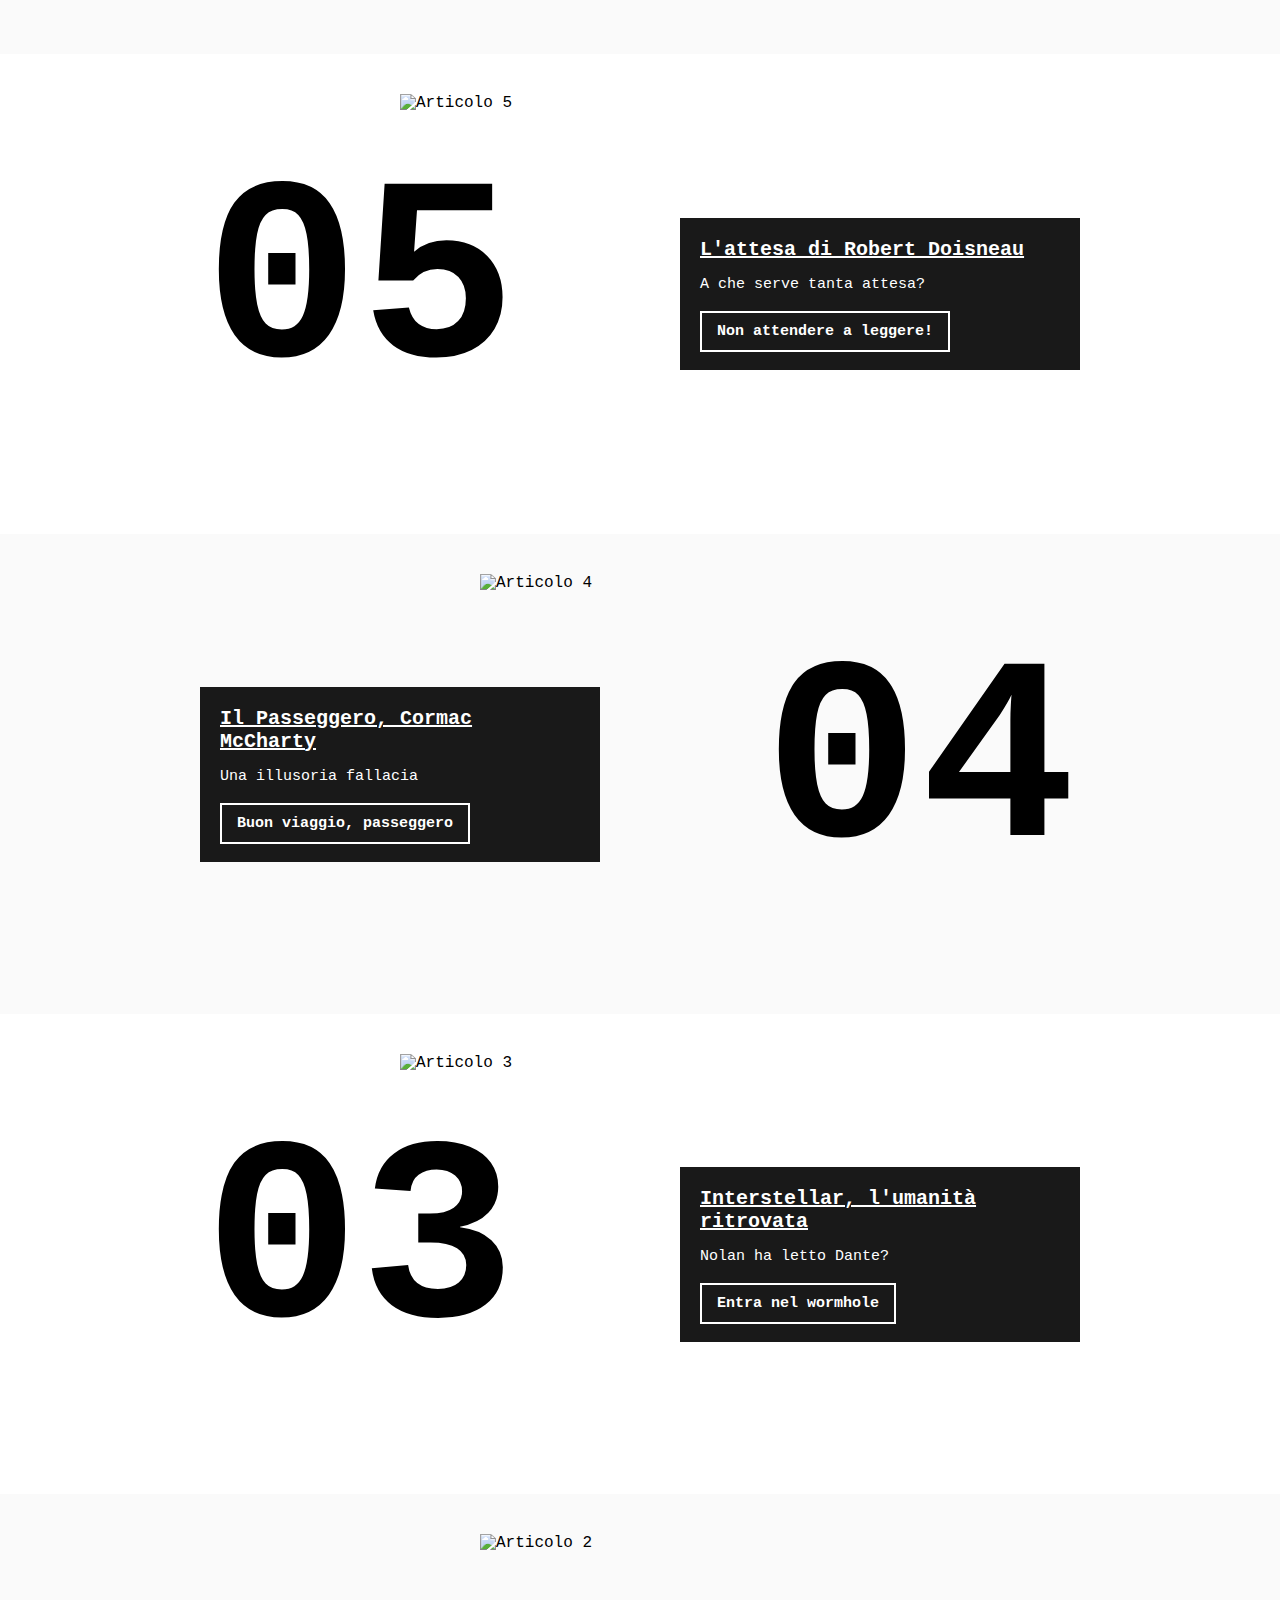
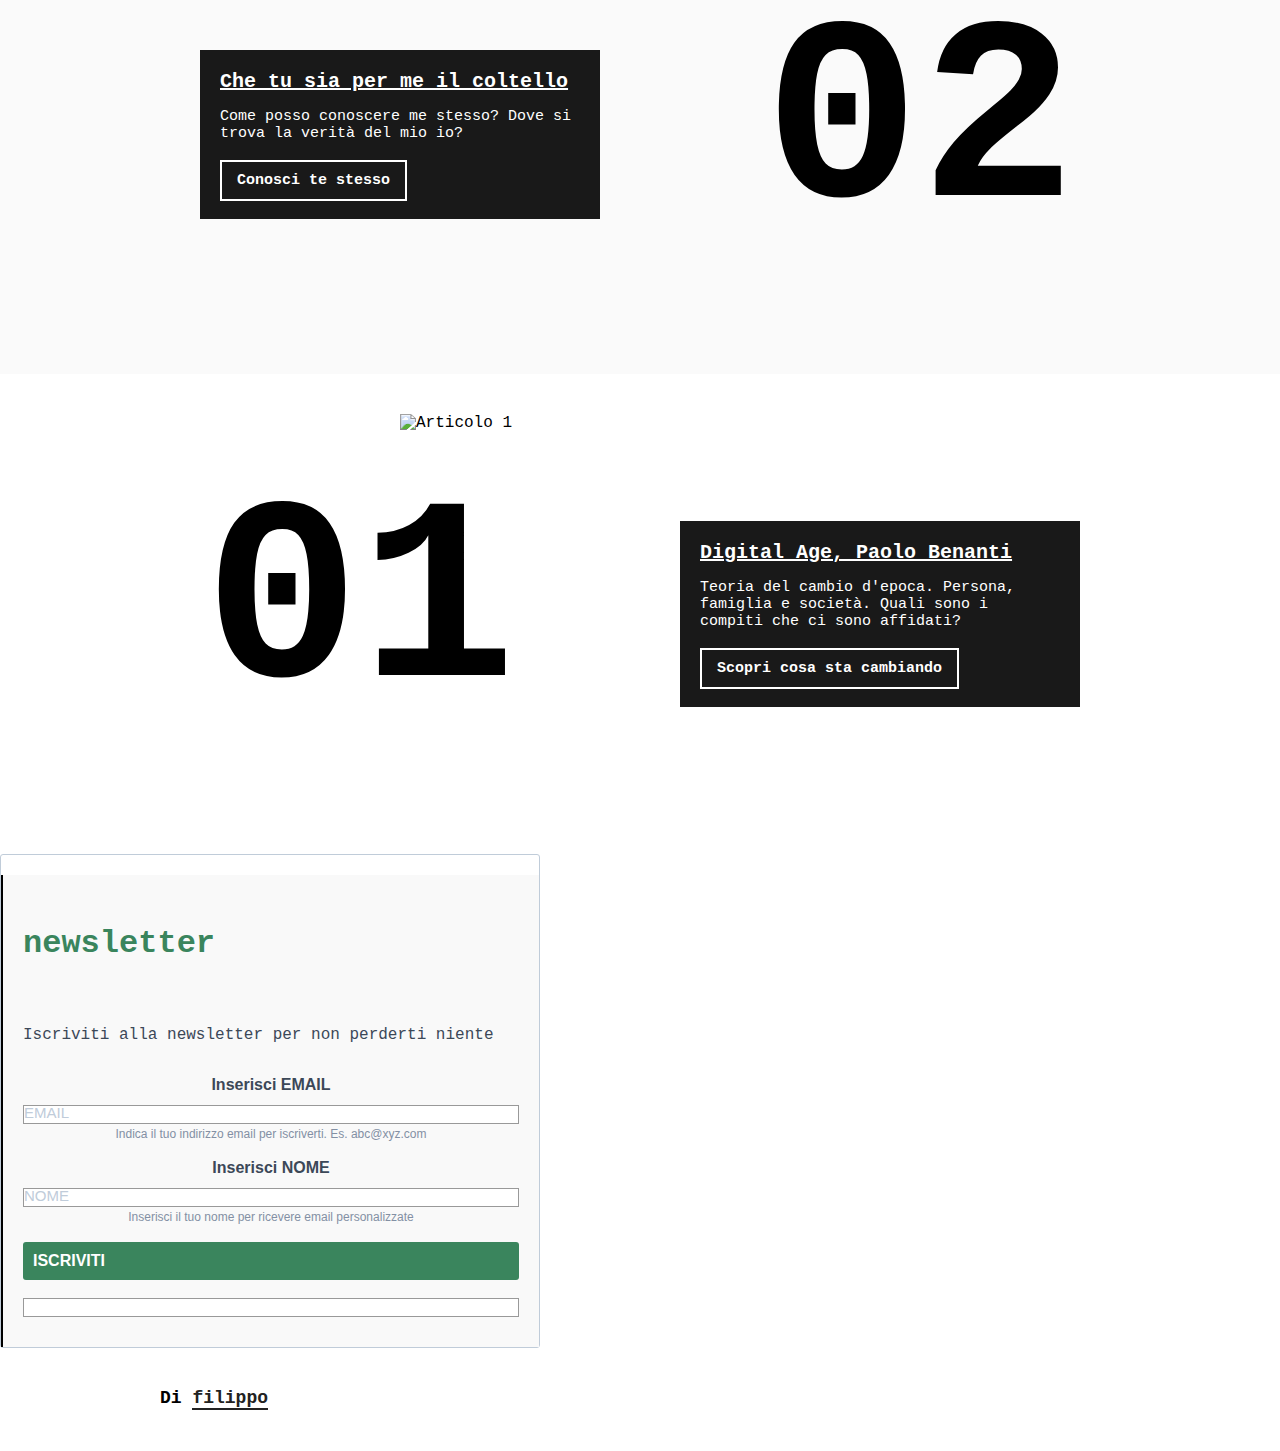
==== commit b56515ba: "Update index.html" ====
--- a/index.html
+++ b/index.html
@@ -109,19 +109,7 @@
               </header>
 
 
-              <article>
-                <div class=article-number>09</div>
-                <img class="article-image cld-responsive pop-out" loading=lazy src="https://res.cloudinary.com/dbxmjrfsr/image/upload/c_crop,h_1810,w_1810,x_0,y_500/v1707562488/copertina_iq701u.jpg" alt="Articolo 9">
-                <div class=article-content>
-                    <h1>
-                        <a href=https://filippoim.github.io/articles/09/index.html title='Leggi'>E voi come vivrete?</a>
-                    </h1>
-                    <p>Un cammino di conversione</p>
-                    <p class=article-links>
-                        <a href=https://filippoim.github.io/articles/09/index.html title='Leggi'>Buona lettura!</a>
-                    </p>
-                </div>
-            </article>
+              
 
               <article>
                 <div class=article-number>08</div>
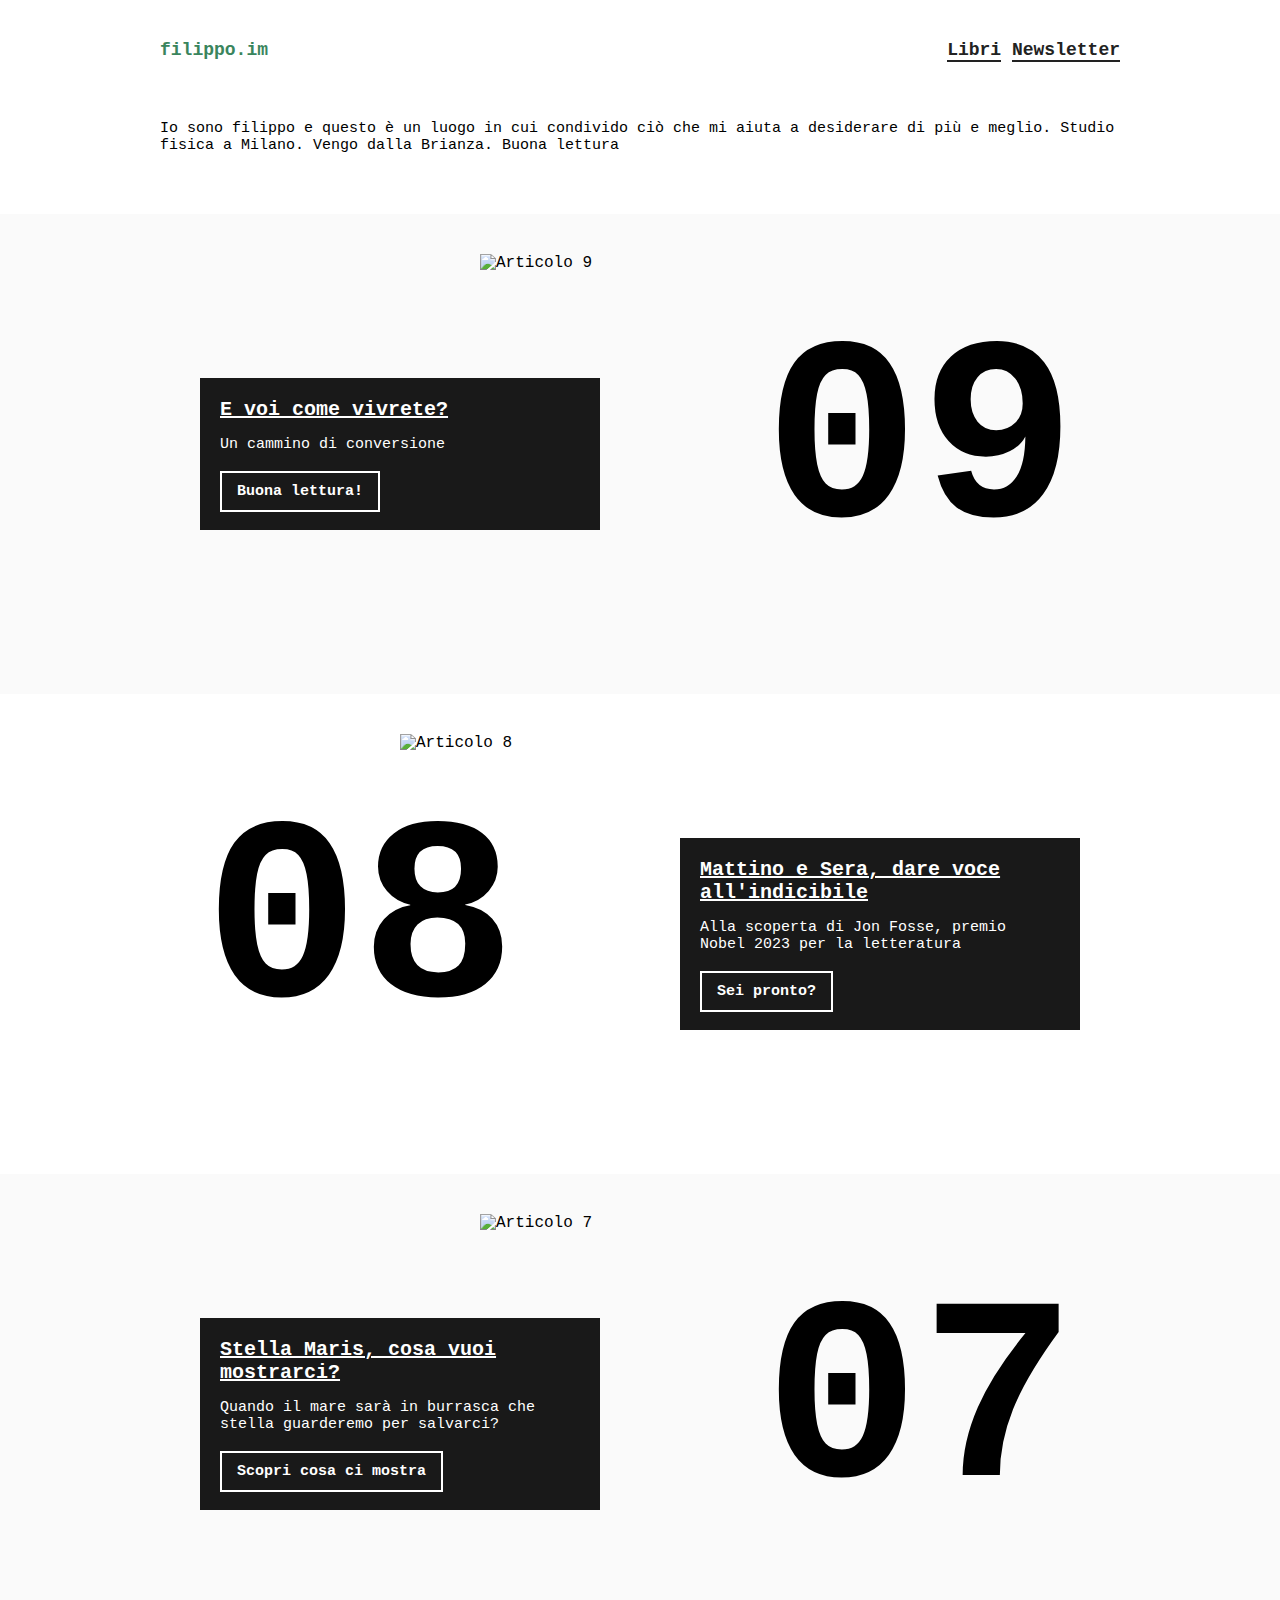
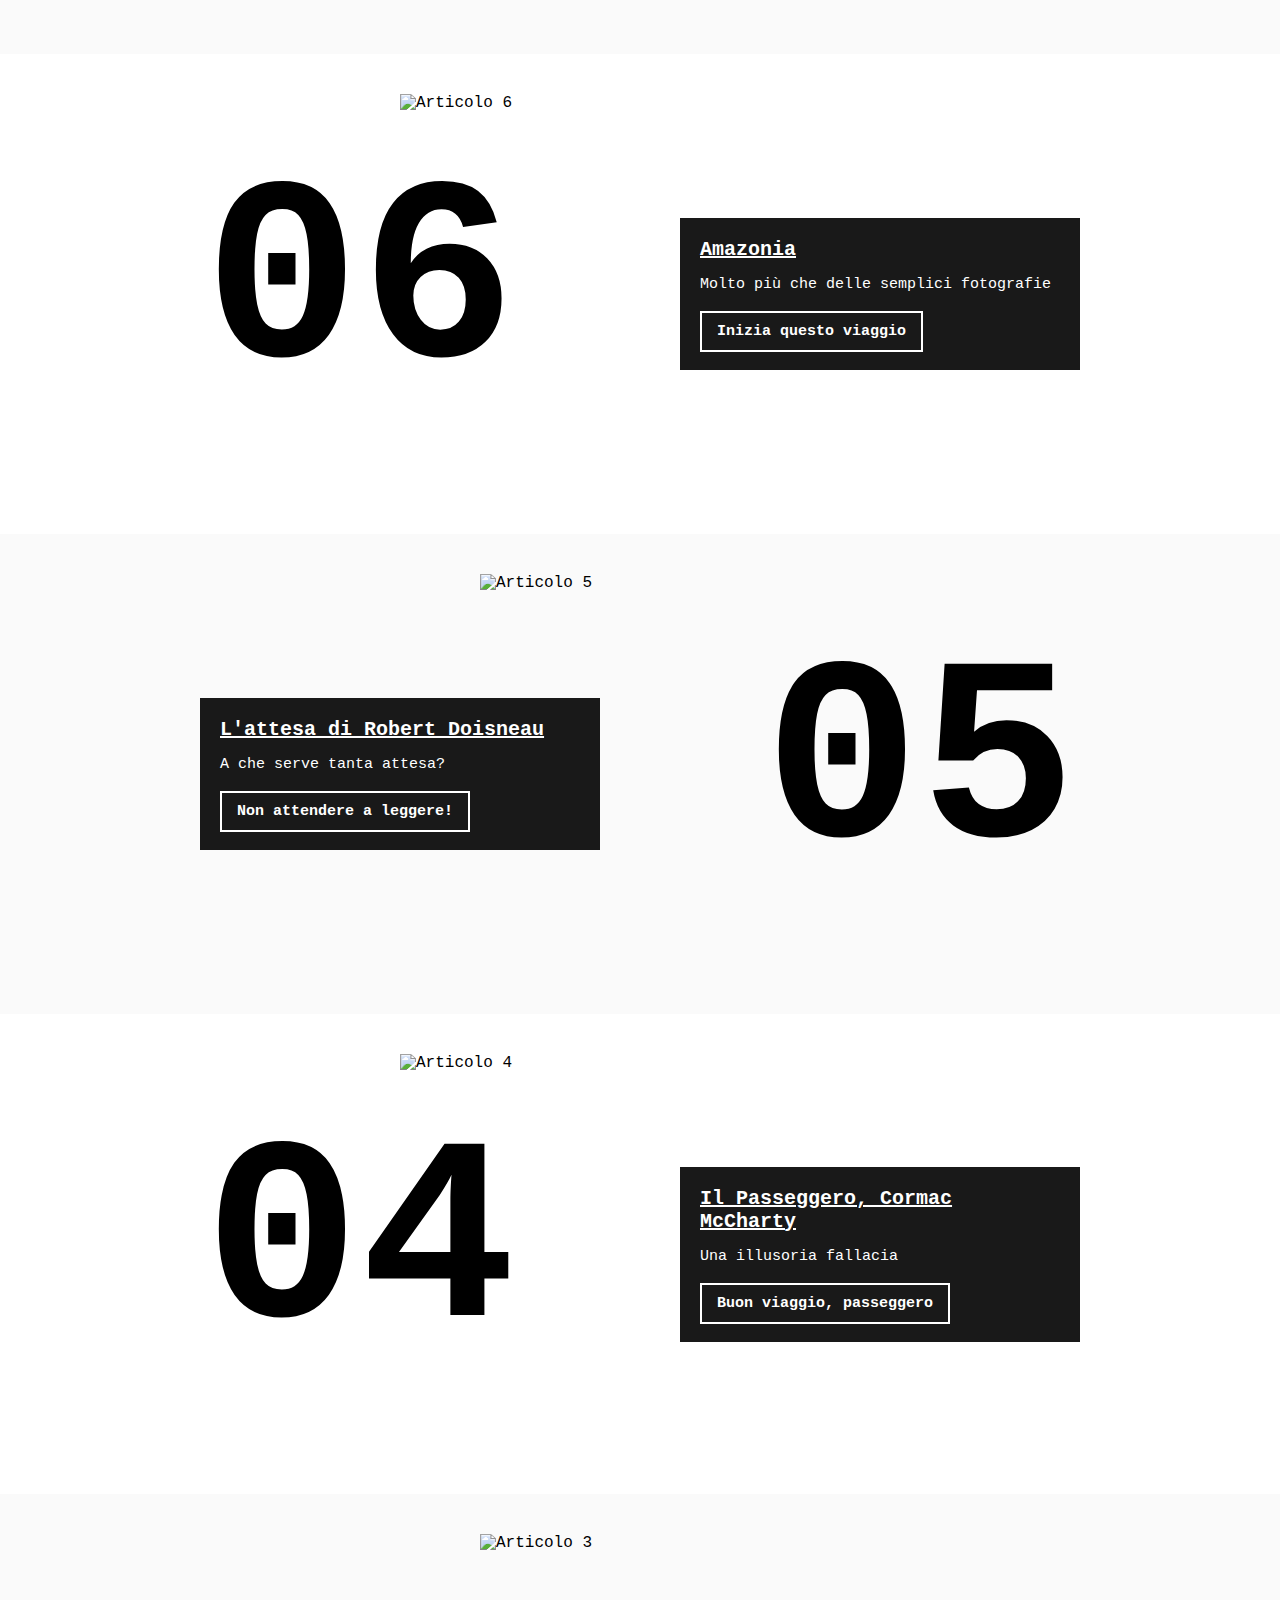
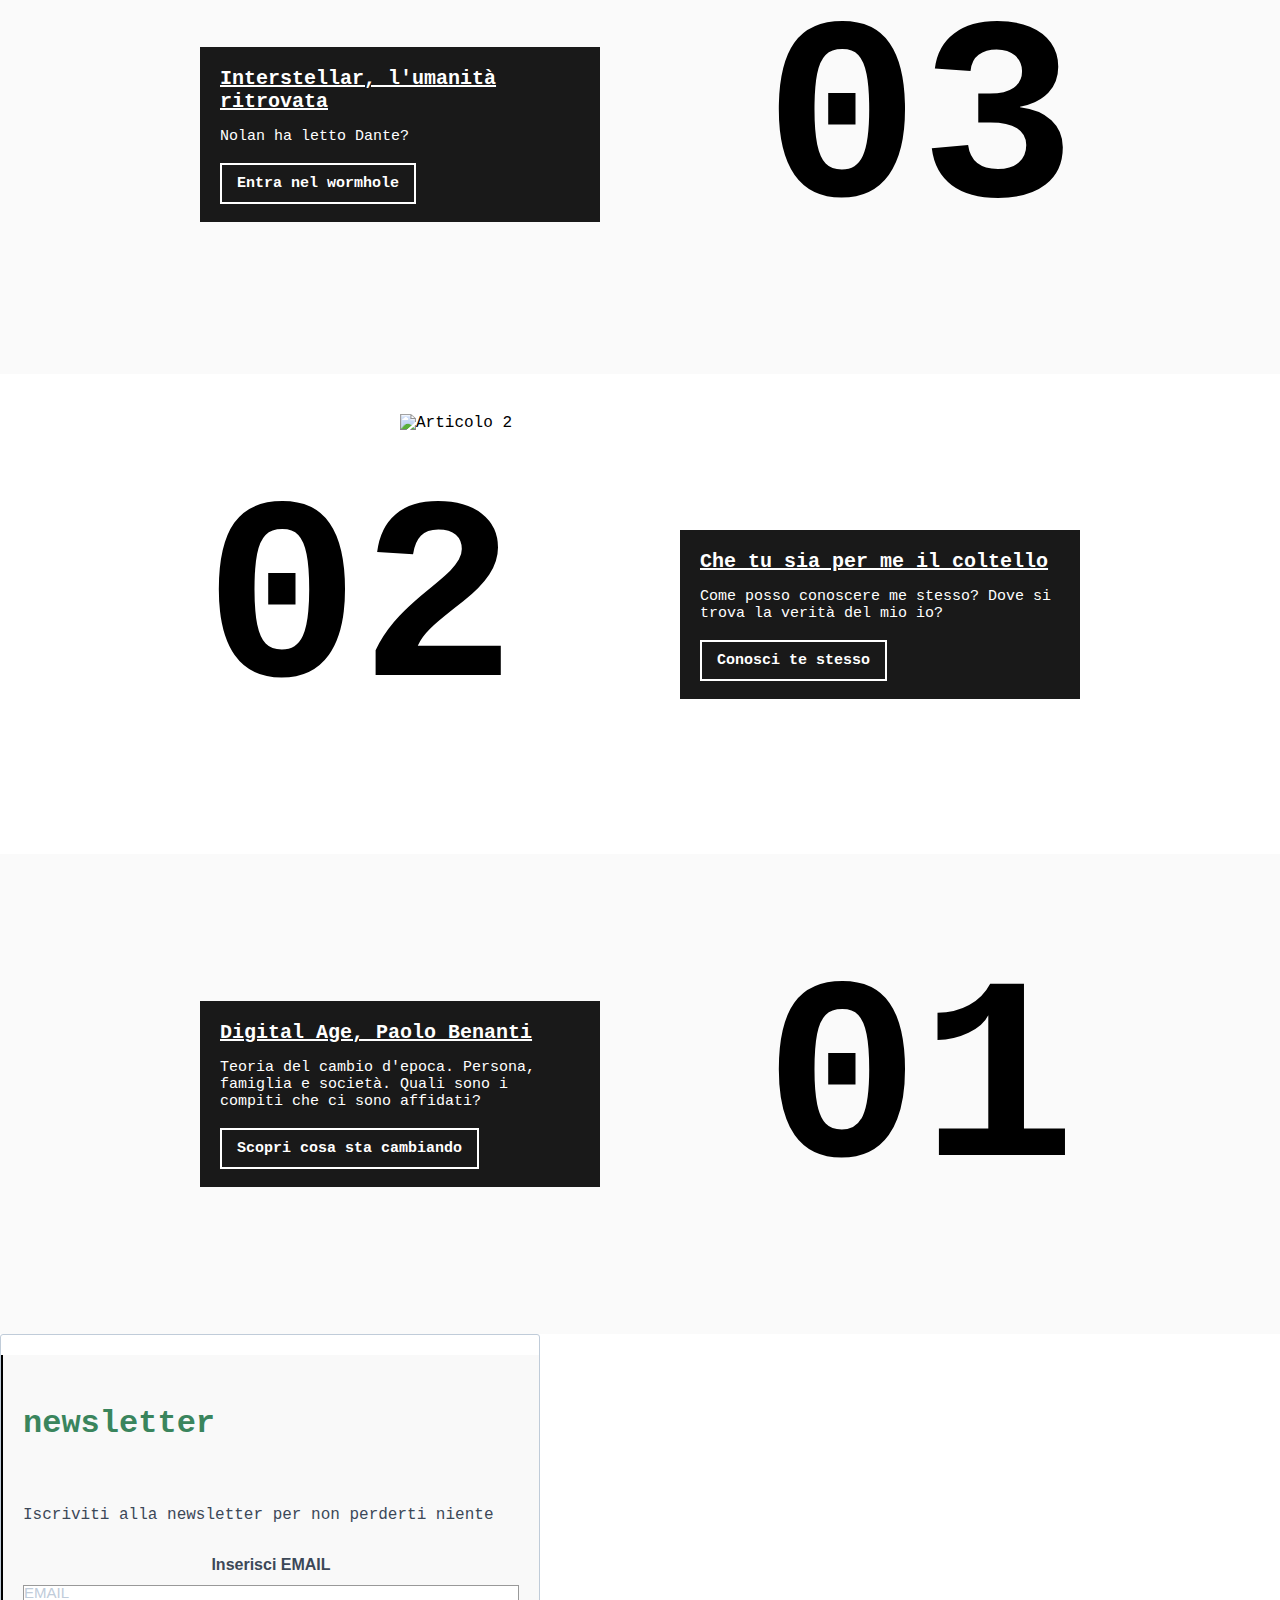
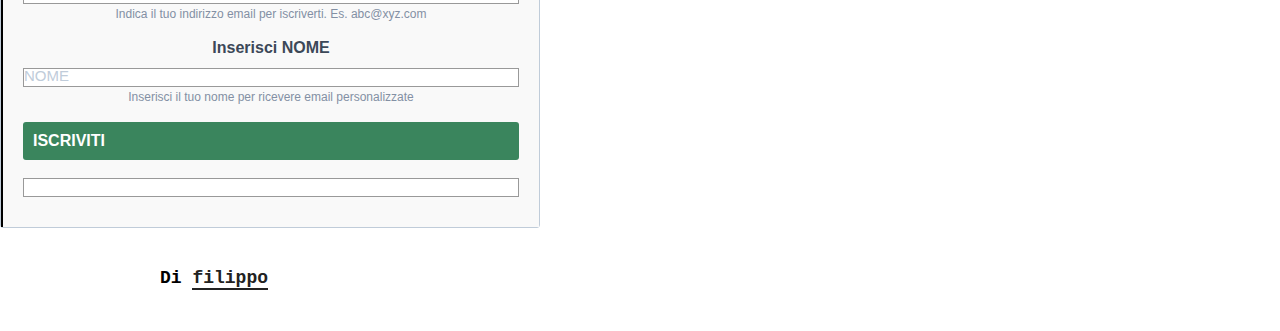
==== commit 0a157fd1: "Update index.html" ====
--- a/index.html
+++ b/index.html
@@ -106,10 +106,21 @@
                       </div>
                 </div>
                 <div class="wrapper intro">Io sono filippo e questo è un luogo in cui condivido ciò che mi aiuta a desiderare di più e meglio. Studio fisica a Milano. Vengo dalla Brianza. Buona lettura</div>
-              </header>
-
-
-              
+              </header> 
+
+              <article>
+                <div class=article-number>09</div>
+                <img class="article-image cld-responsive pop-out" loading=lazy src="https://res.cloudinary.com/dbxmjrfsr/image/upload/c_crop,h_1810,w_1810,x_0,y_500/v1707562488/copertina_iq701u.jpg" alt="Articolo 9">
+                <div class=article-content>
+                    <h1>
+                        <a href=https://filippoim.github.io/articles/09/index.html title='Leggi'>E voi come vivrete?</a>
+                    </h1>
+                    <p>Un cammino di conversione</p>
+                    <p class=article-links>
+                        <a href=https://filippoim.github.io/articles/09/index.html title='Leggi'>Buona lettura!</a>
+                    </p>
+                </div>
+            </article>
 
               <article>
                 <div class=article-number>08</div>
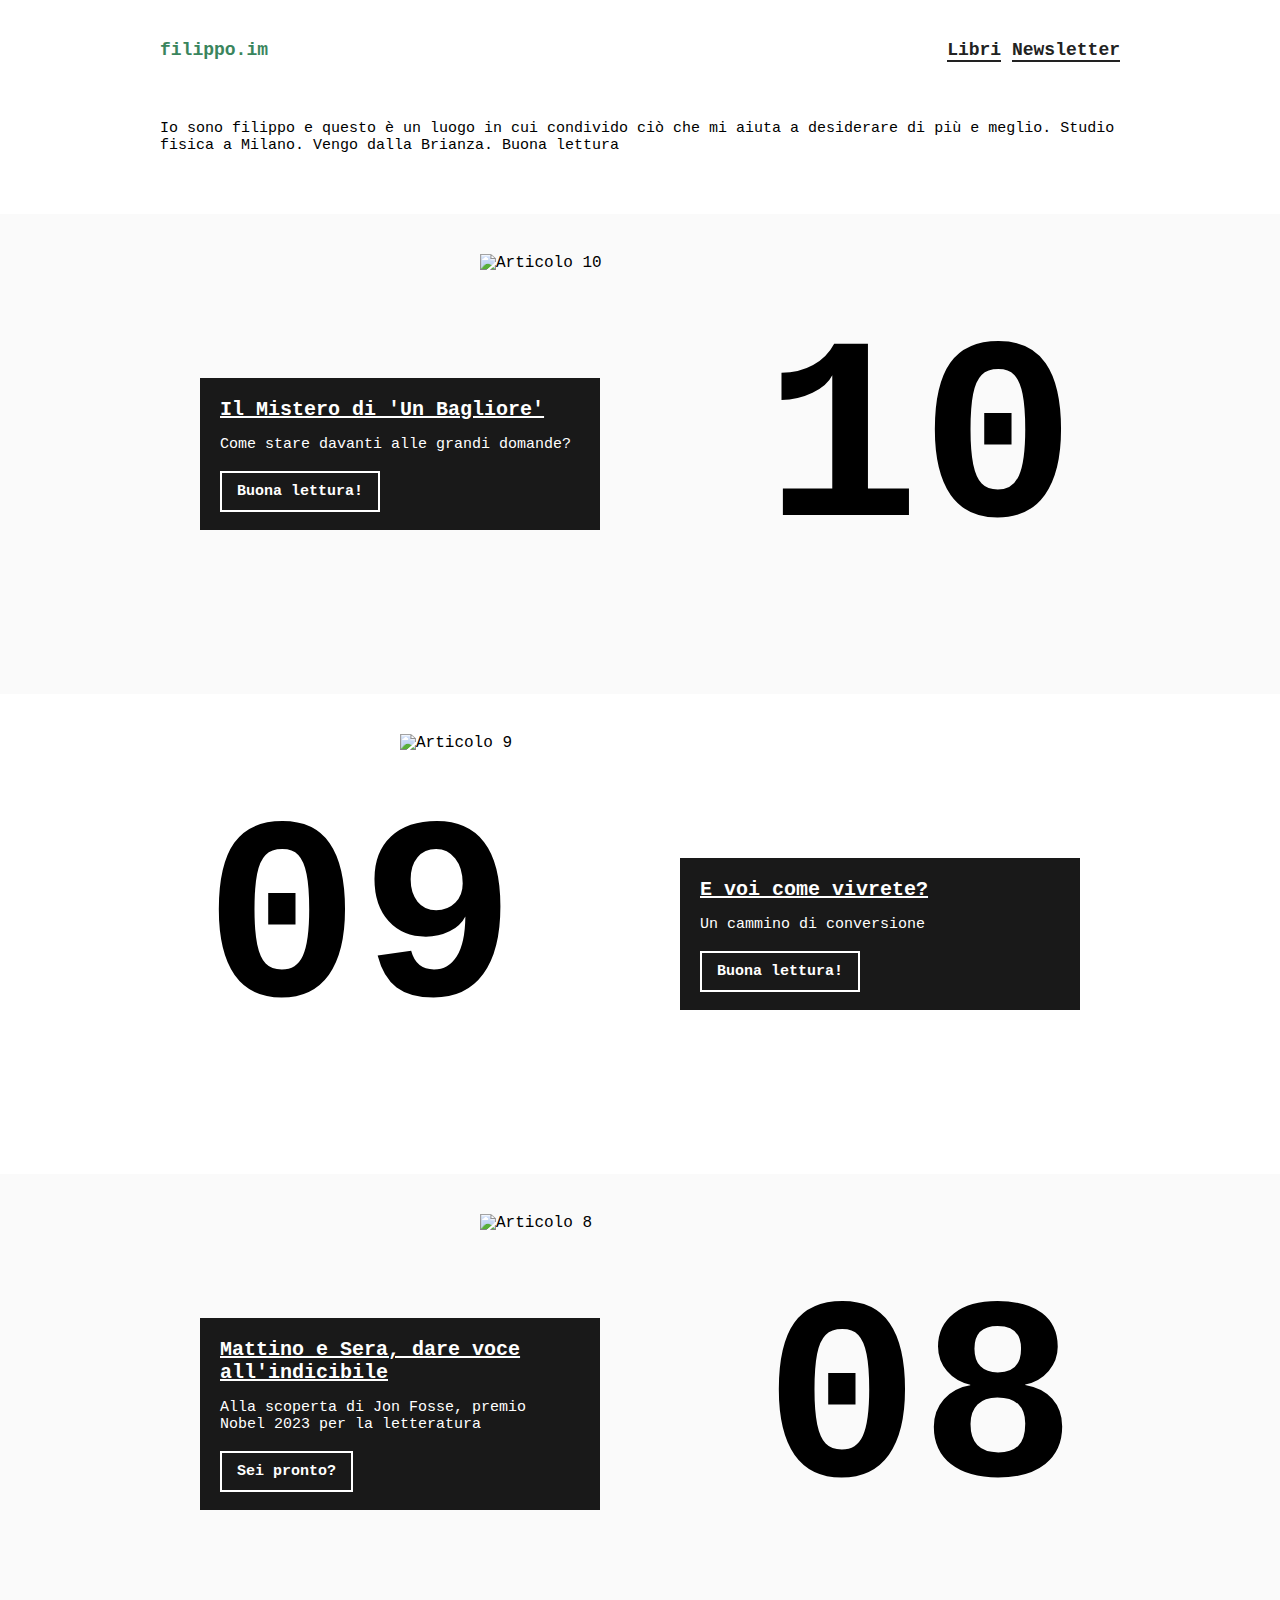
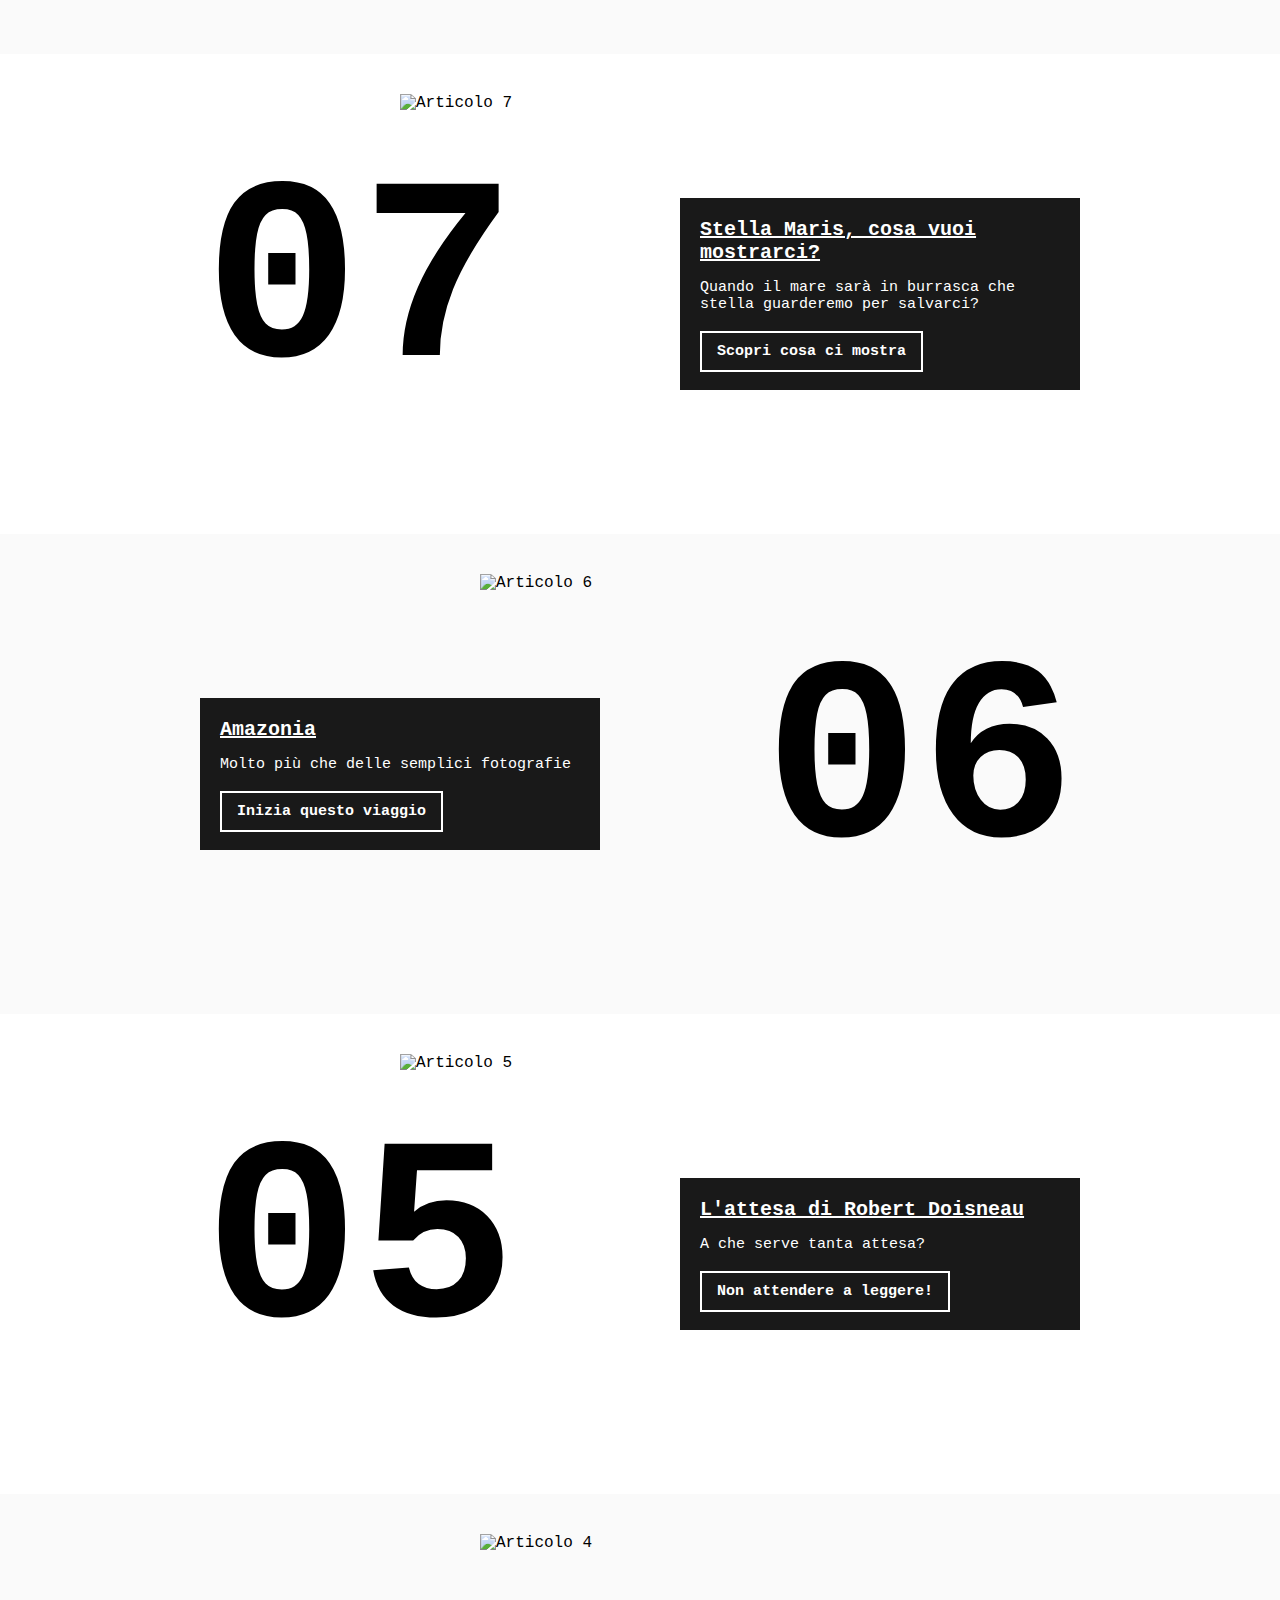
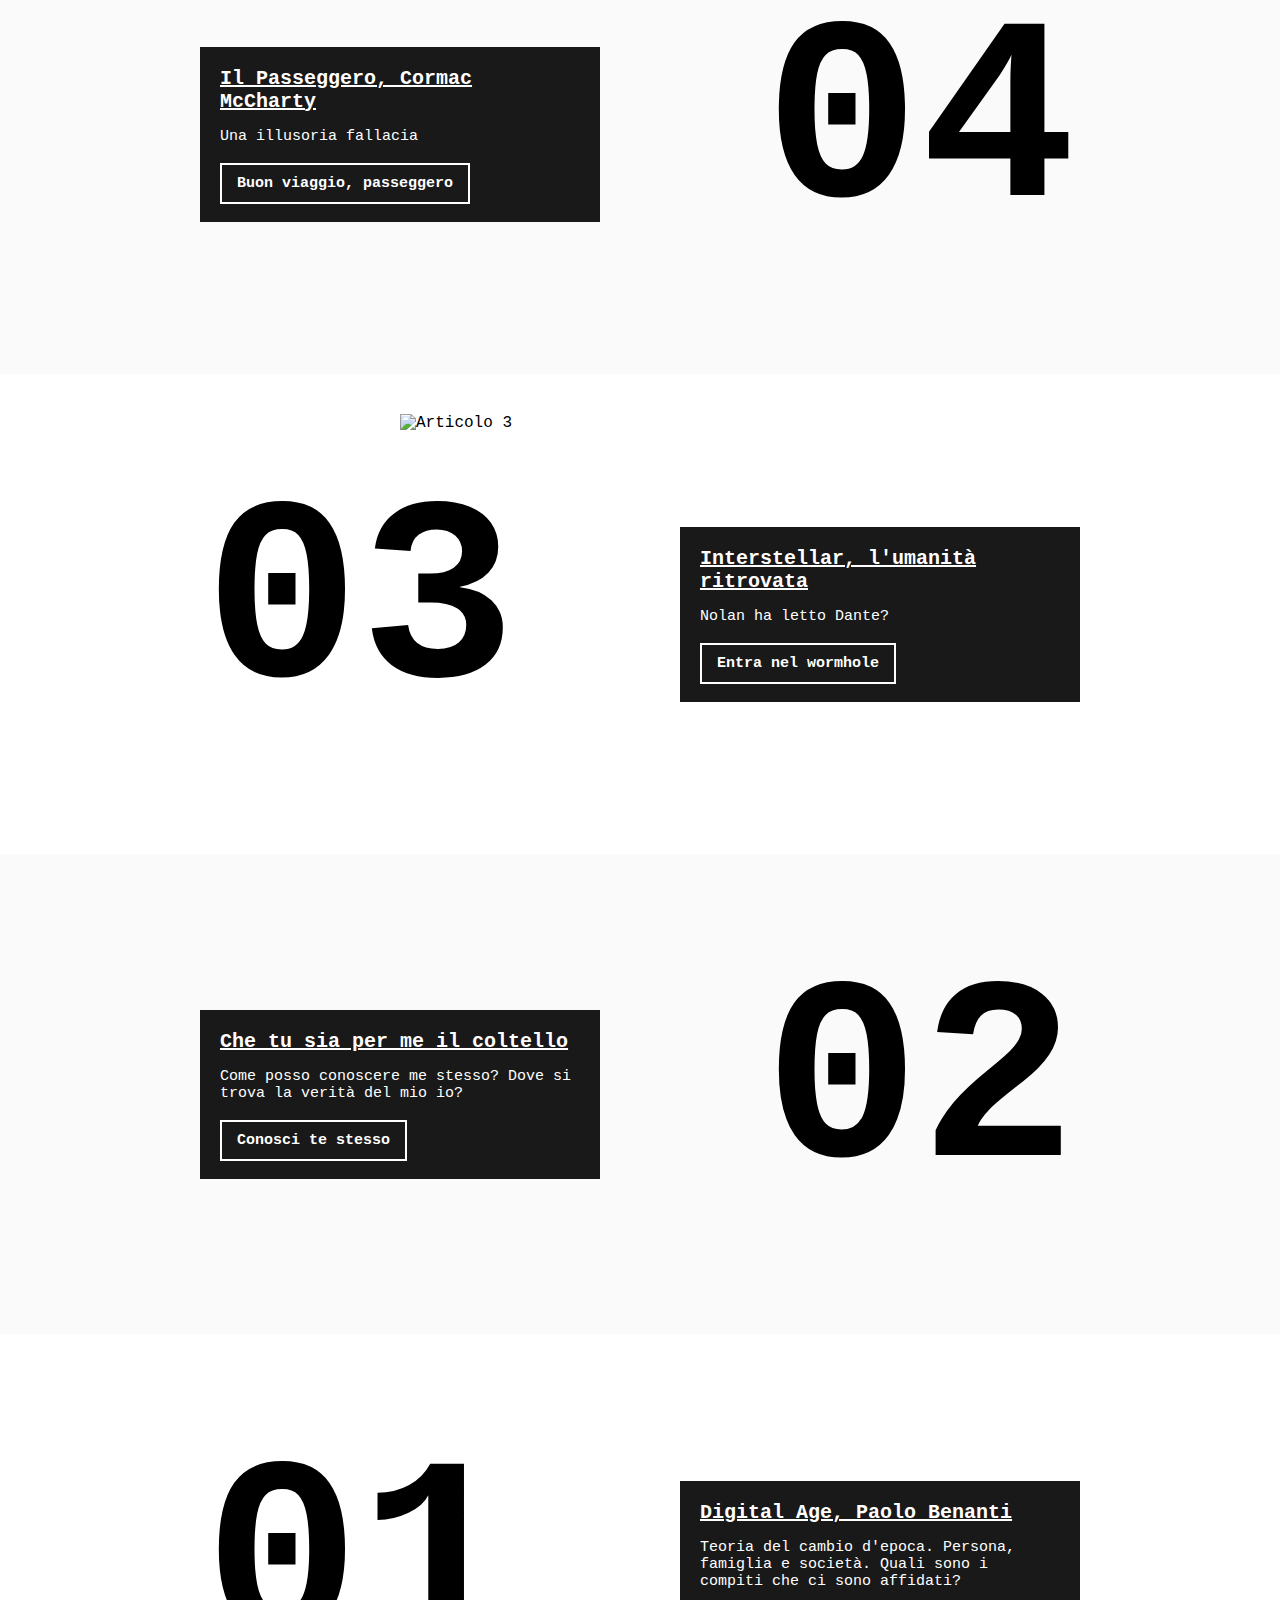
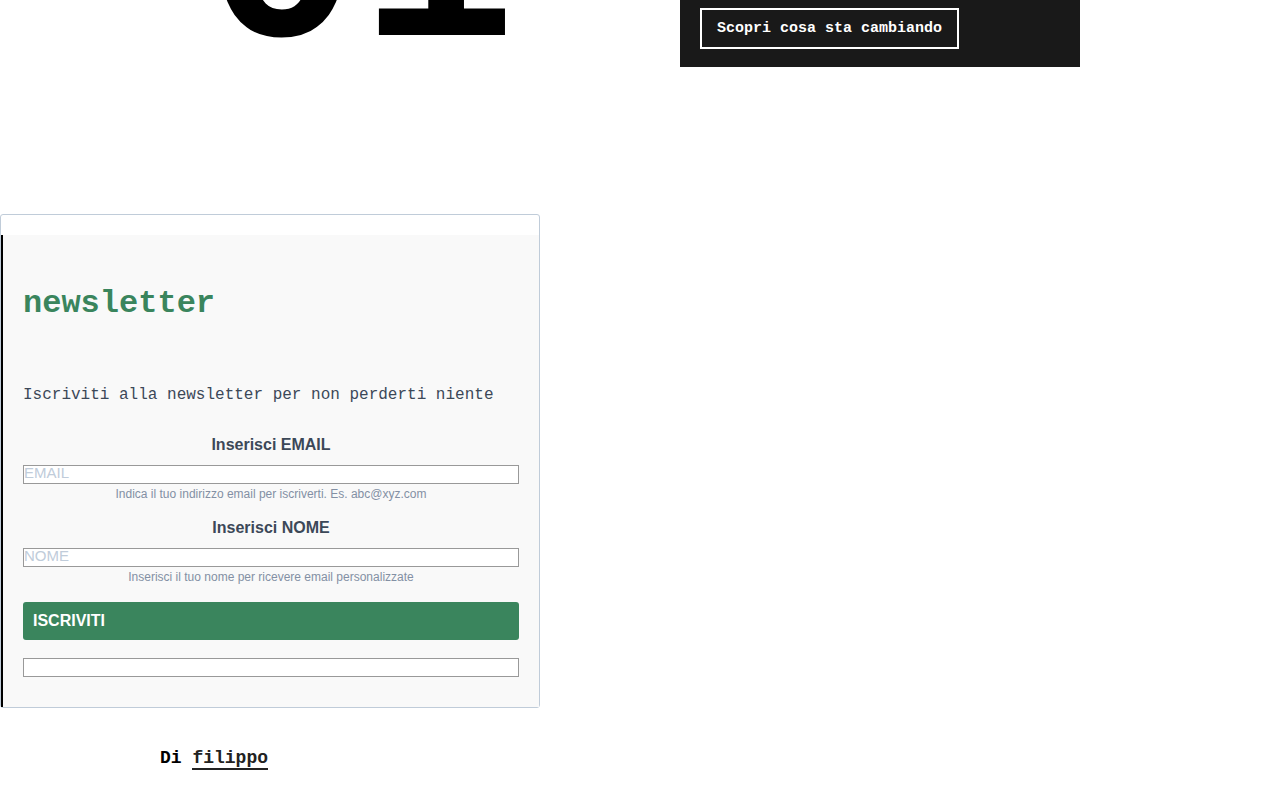
==== commit 311f078c: "articolo" ====
--- a/index.html
+++ b/index.html
@@ -109,6 +109,20 @@
               </header> 
 
               <article>
+                <div class=article-number>10</div>
+                <img class="article-image cld-responsive pop-out" loading=lazy src="https://res.cloudinary.com/dbxmjrfsr/image/upload/v1718472607/64f45b83-f741-4dd0-95ea-dfb9b24a27ed_kgqmey.jpg" alt="Articolo 10">
+                <div class=article-content>
+                    <h1>
+                        <a href=https://filippoim.github.io/articles/10/index.html title='Leggi'>Il Mistero di 'Un Bagliore'</a>
+                    </h1>
+                    <p>Come stare davanti alle grandi domande?</p>
+                    <p class=article-links>
+                        <a href=https://filippoim.github.io/articles/10/index.html title='Leggi'>Buona lettura!</a>
+                    </p>
+                </div>
+            </article>
+
+              <article>
                 <div class=article-number>09</div>
                 <img class="article-image cld-responsive pop-out" loading=lazy src="https://res.cloudinary.com/dbxmjrfsr/image/upload/c_crop,h_1810,w_1810,x_0,y_500/v1707562488/copertina_iq701u.jpg" alt="Articolo 9">
                 <div class=article-content>
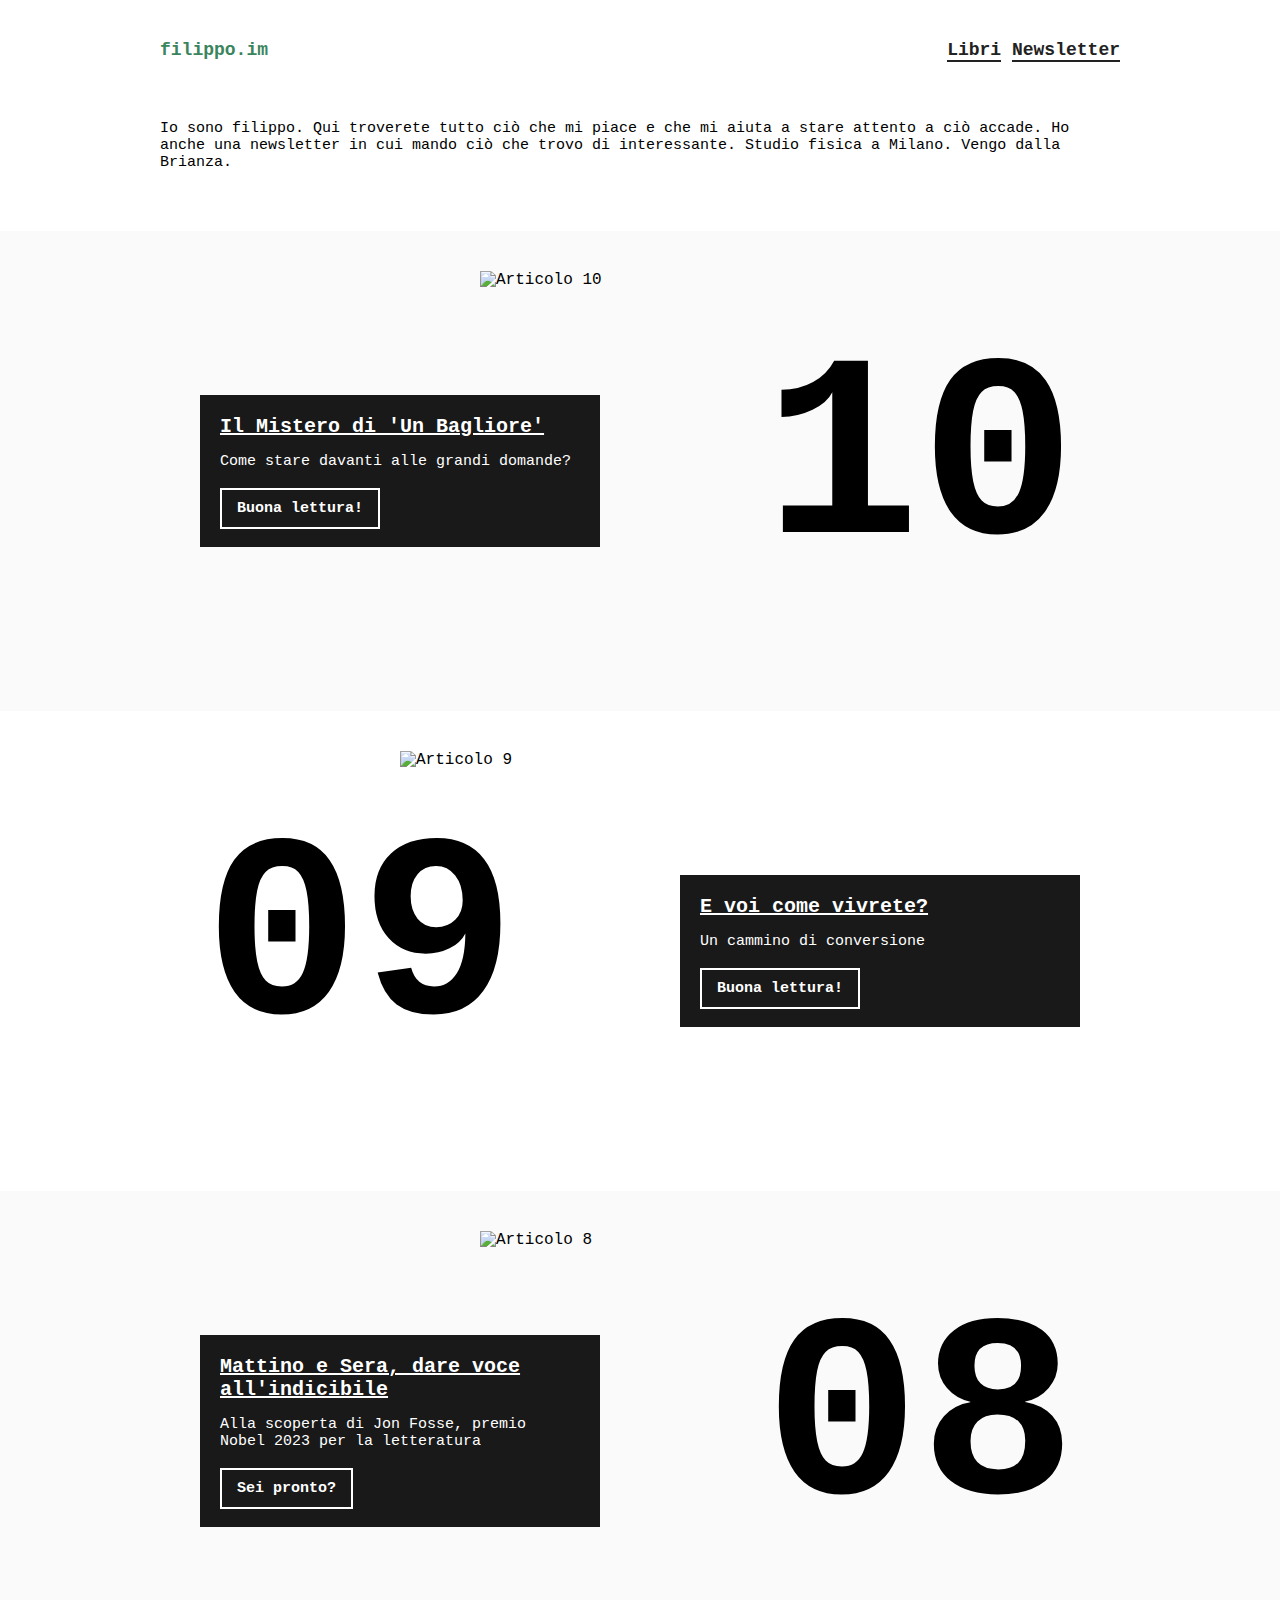
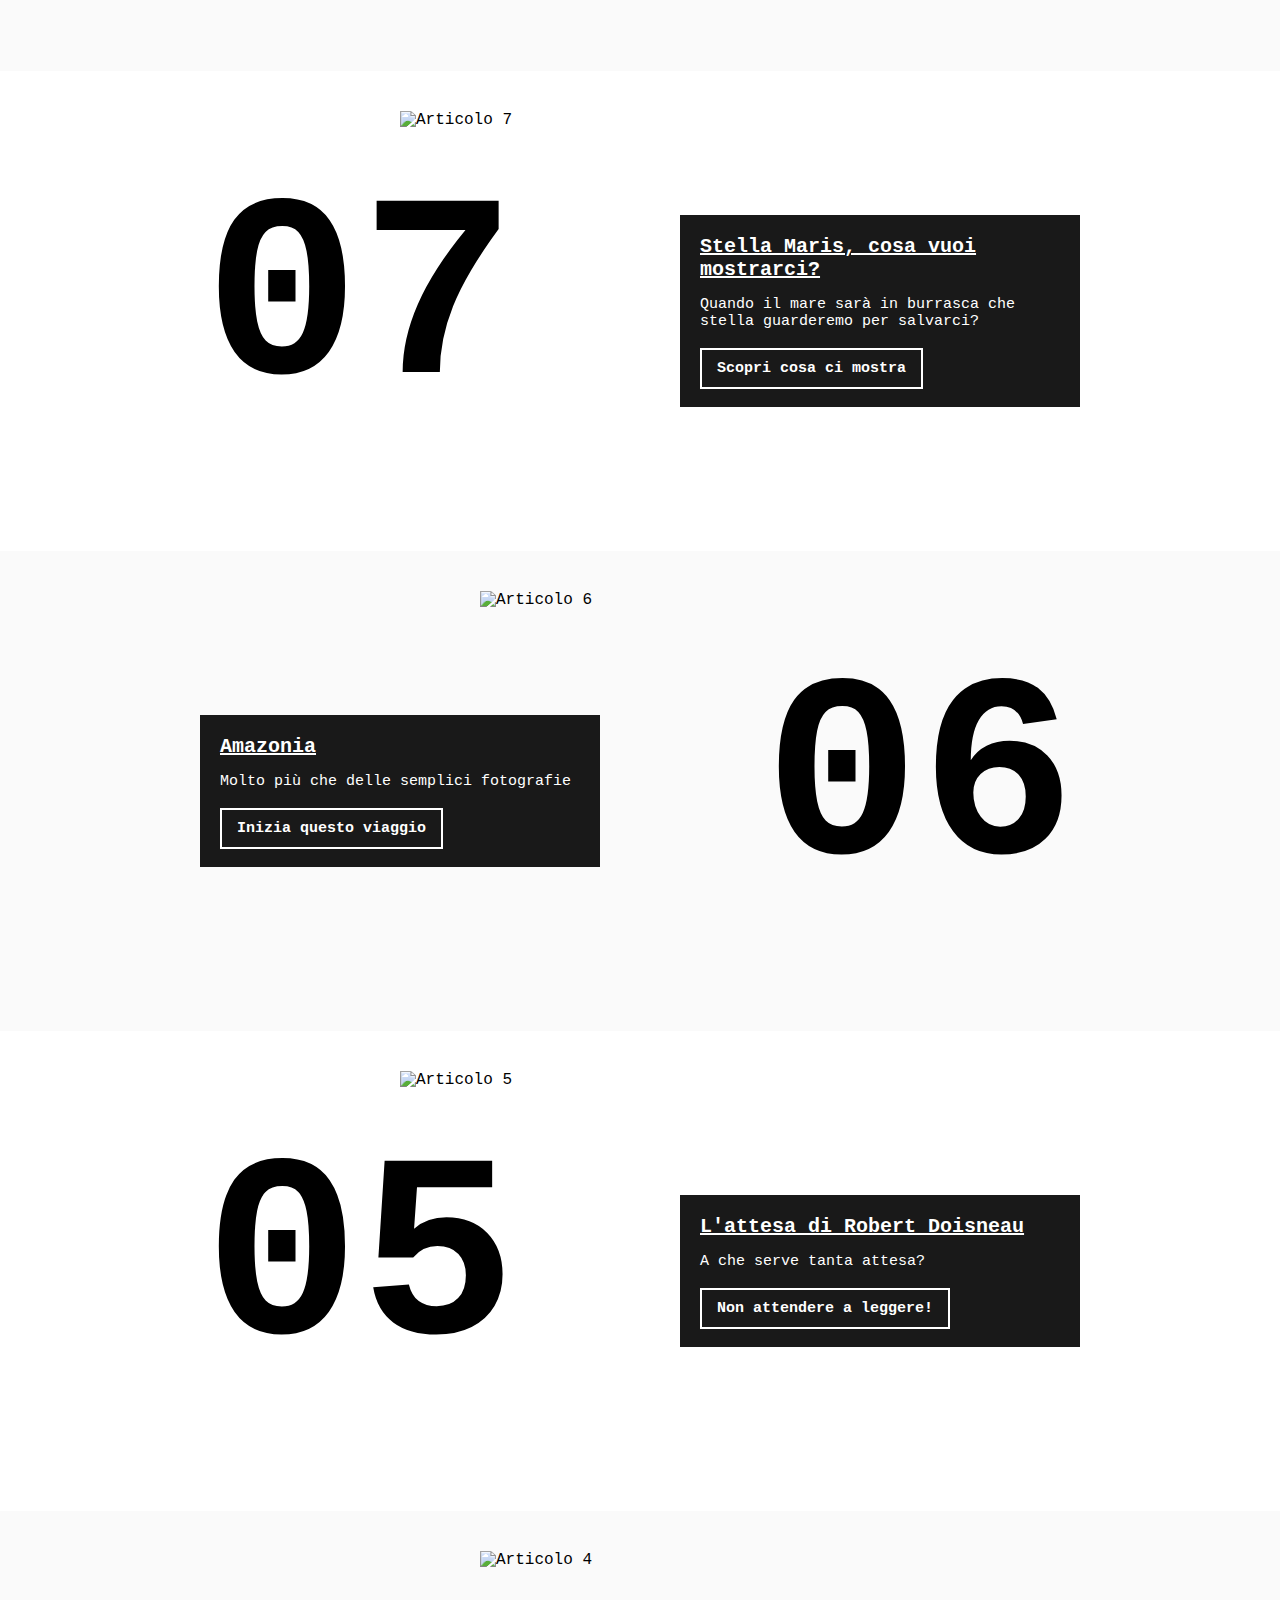
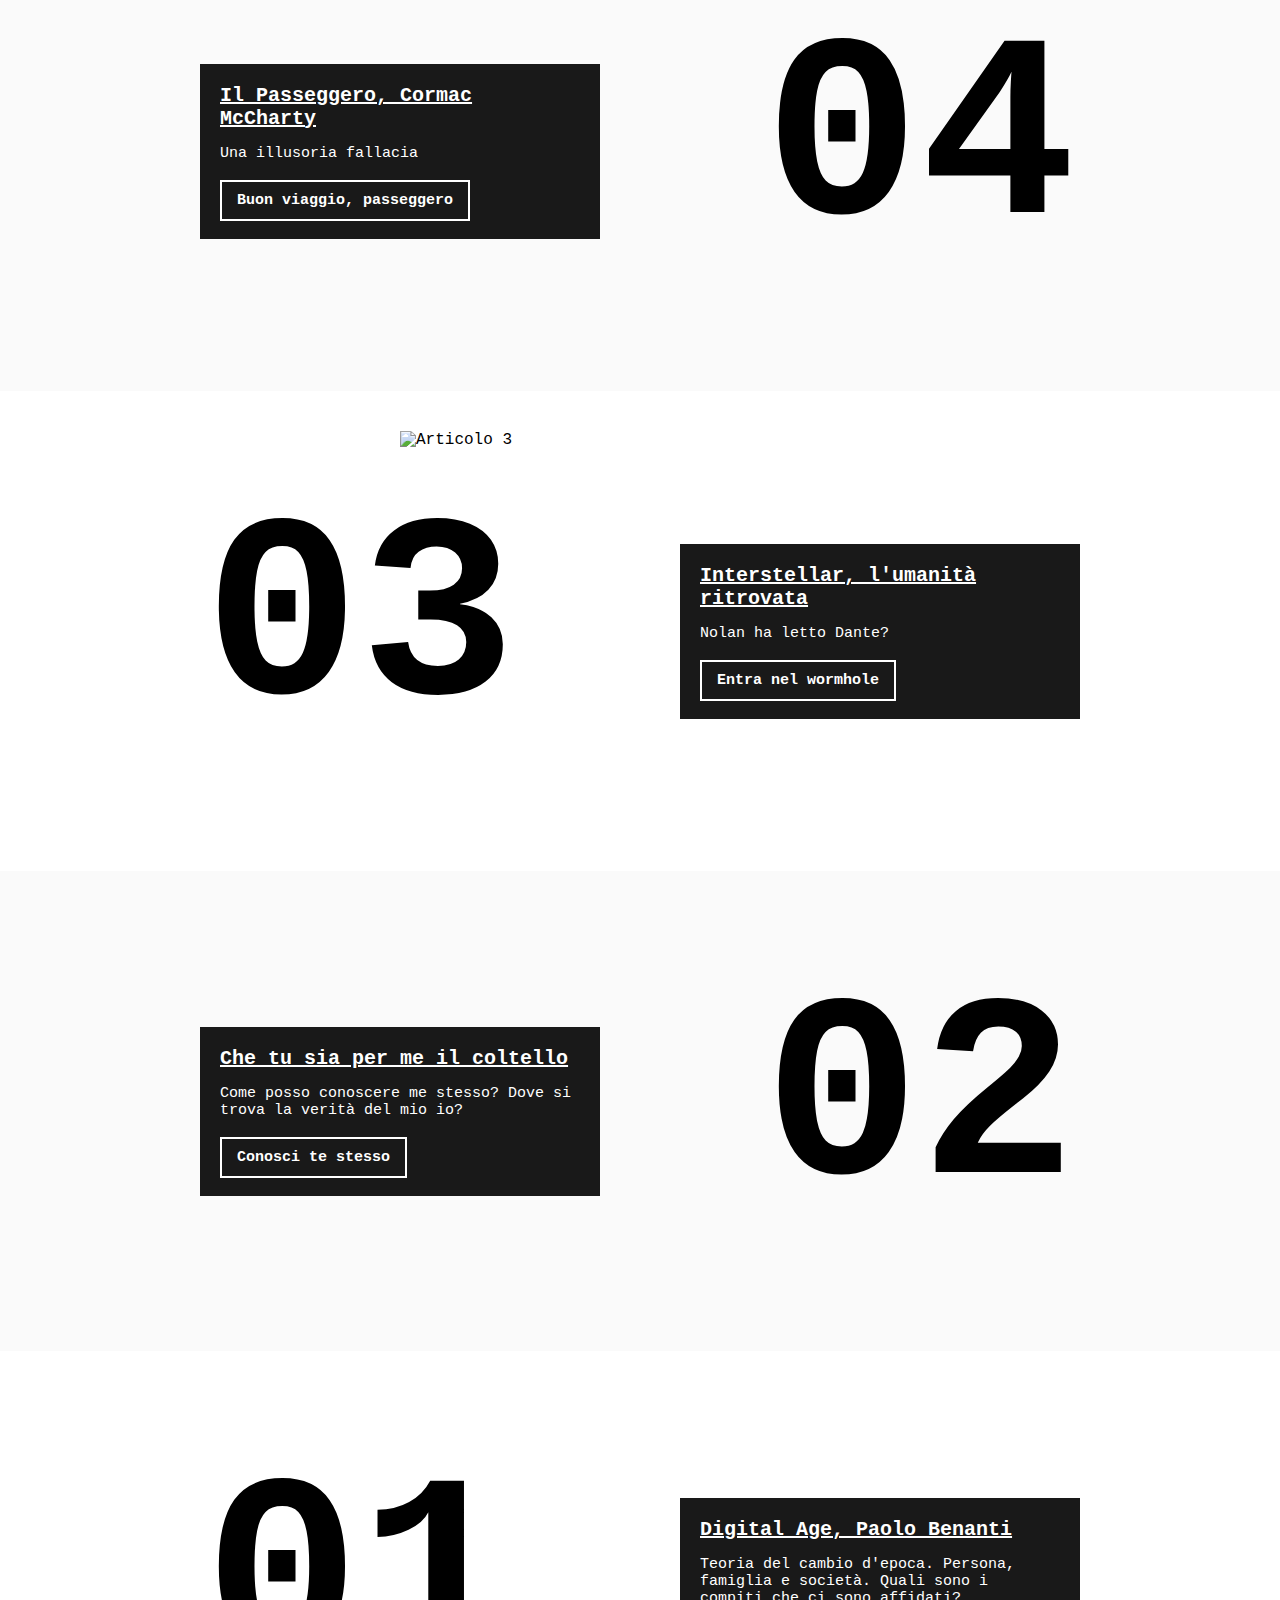
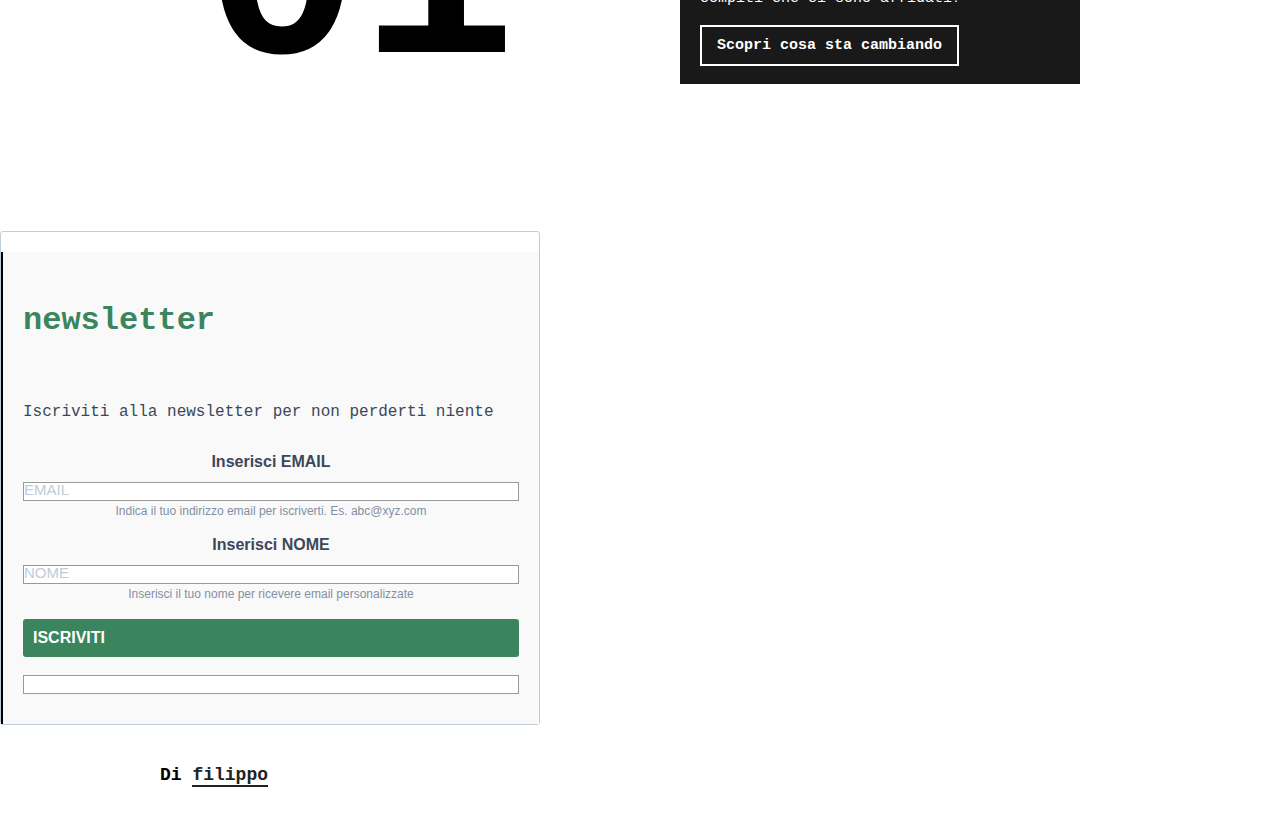
==== commit 0680e1fa: "Update index.html" ====
--- a/index.html
+++ b/index.html
@@ -105,12 +105,12 @@
                         <a noprefetch href=https://filippoim.github.io/newsletter/index.html title="Newsletter">Newsletter</a>
                       </div>
                 </div>
-                <div class="wrapper intro">Io sono filippo e questo è un luogo in cui condivido ciò che mi aiuta a desiderare di più e meglio. Studio fisica a Milano. Vengo dalla Brianza. Buona lettura</div>
+                <div class="wrapper intro">Io sono filippo. Qui troverete tutto ciò che mi piace e che mi aiuta a stare attento a ciò accade. Ho anche una newsletter in cui mando ciò che trovo di interessante. Studio fisica a Milano. Vengo dalla Brianza.</div>
               </header> 
 
               <article>
                 <div class=article-number>10</div>
-                <img class="article-image cld-responsive pop-out" loading=lazy src="https://res.cloudinary.com/dbxmjrfsr/image/upload/v1718472607/64f45b83-f741-4dd0-95ea-dfb9b24a27ed_kgqmey.jpg" alt="Articolo 10">
+                <img class="article-image cld-responsive pop-out" loading=lazy src="https://res.cloudinary.com/dbxmjrfsr/image/upload/v1718472985/64f45b83-f741-4dd0-95ea-dfb9b24a27ed_2_dycoy1.jpg" alt="Articolo 10">
                 <div class=article-content>
                     <h1>
                         <a href=https://filippoim.github.io/articles/10/index.html title='Leggi'>Il Mistero di 'Un Bagliore'</a>
